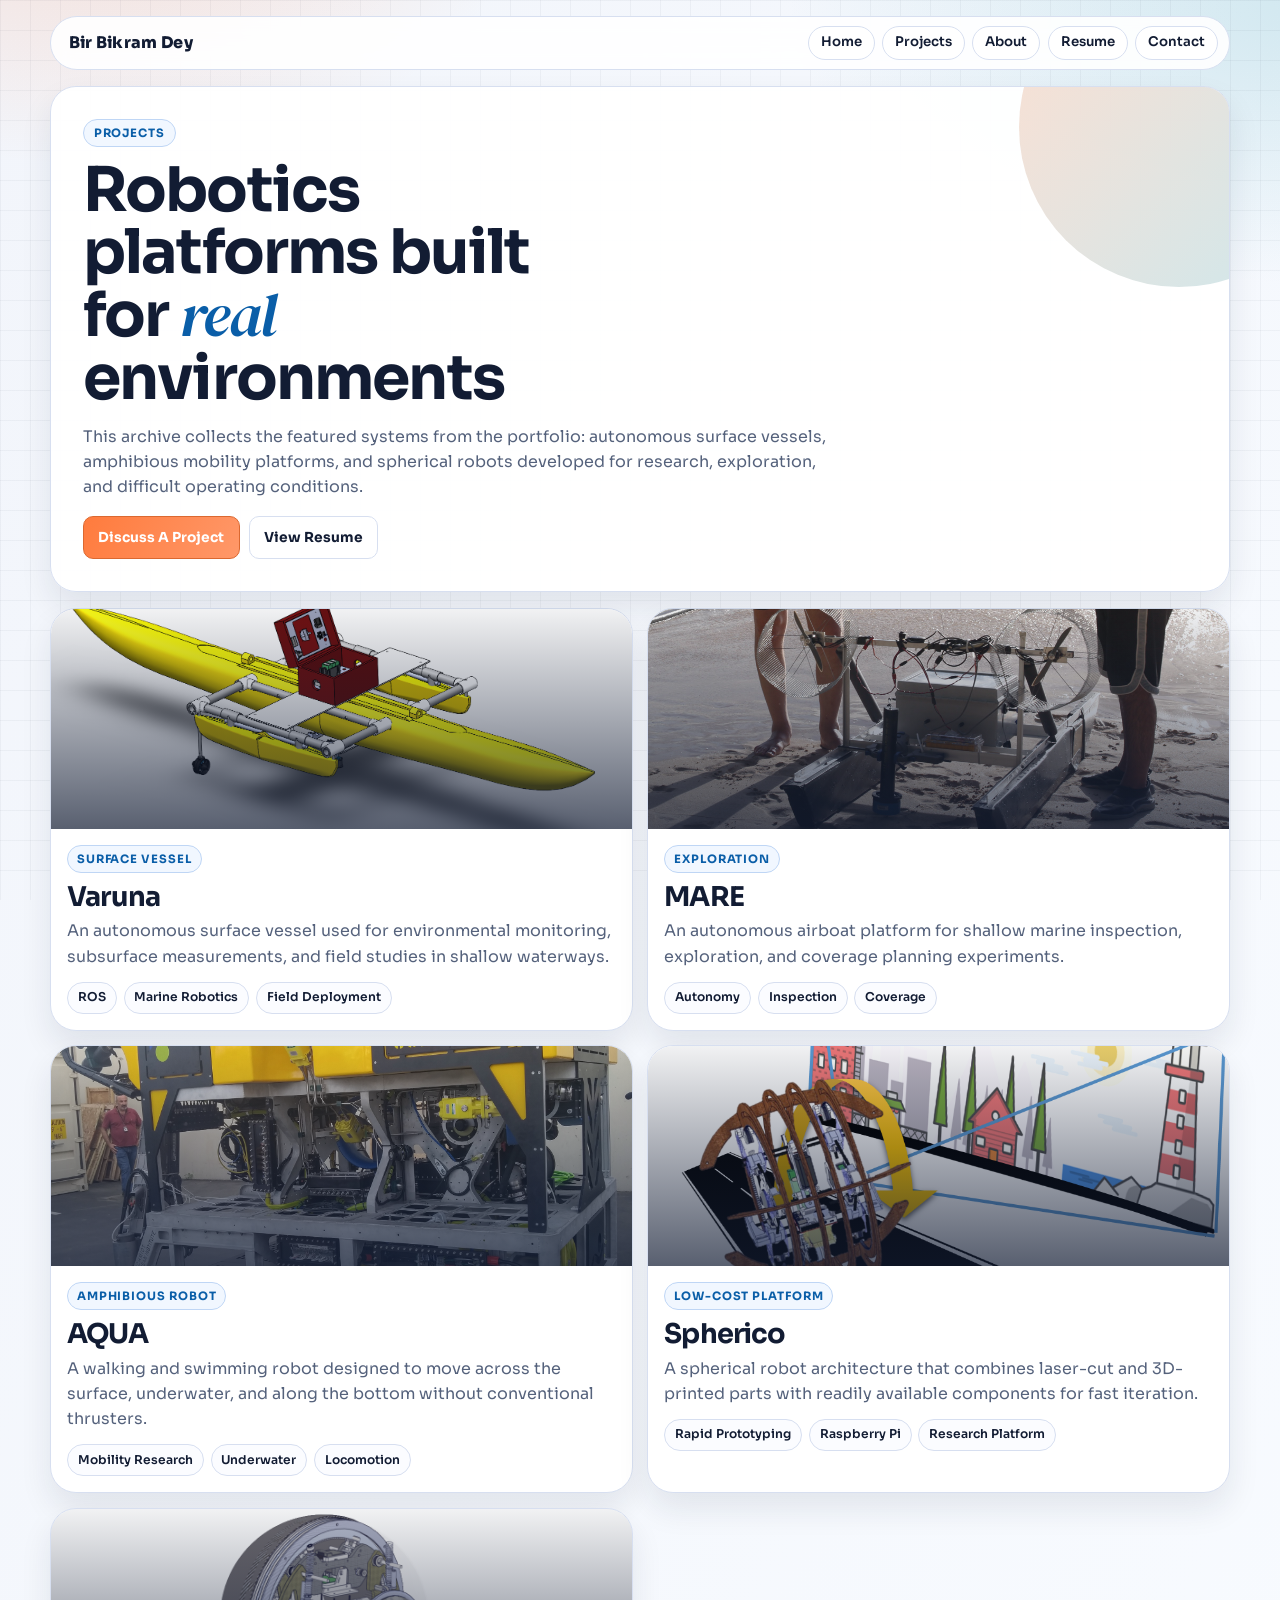
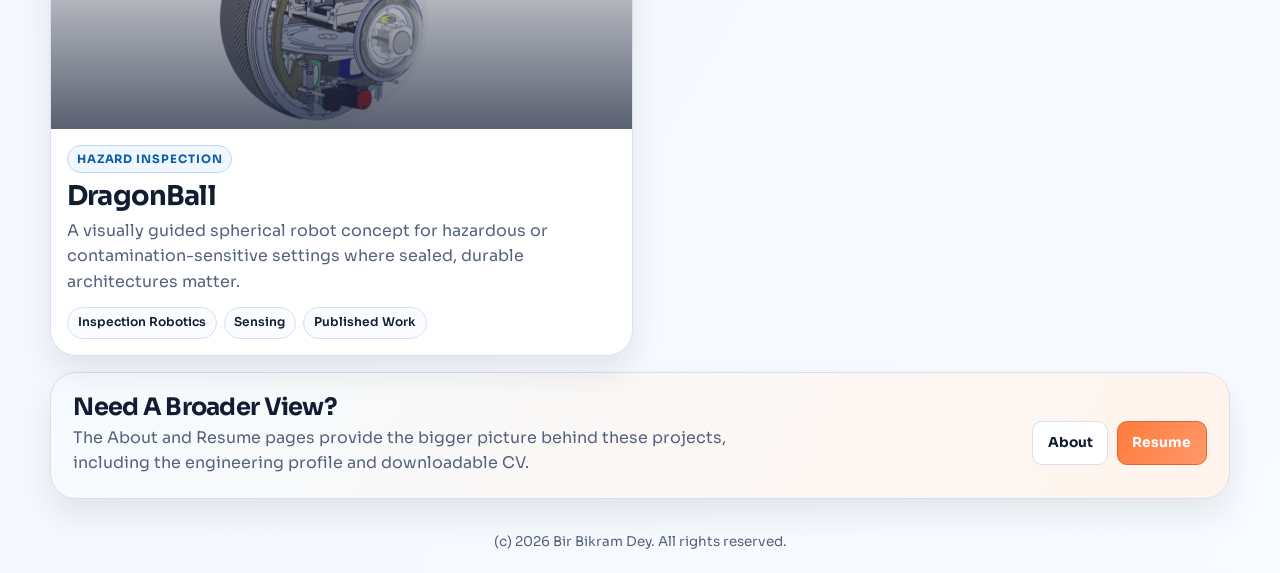
==== projects/index.html @ c24cf07b "folders" ====
<!DOCTYPE html>
<html lang="en">
<head>
  <meta charset="UTF-8" />
  <meta name="viewport" content="width=device-width, initial-scale=1.0" />
  <meta
    name="description"
    content="Project archive for Bir Bikram Dey featuring autonomous vessels, amphibious robotics, and spherical robot platforms."
  />
  <title>Projects | Bir Bikram Dey</title>
  <link rel="preconnect" href="https://fonts.googleapis.com" />
  <link rel="preconnect" href="https://fonts.gstatic.com" crossorigin />
  <link
    href="https://fonts.googleapis.com/css2?family=Sora:wght@400;600;700;800&family=DM+Serif+Display:ital@0;1&display=swap"
    rel="stylesheet"
  />
  <style>
    :root {
      --bg: #f2f5fb;
      --surface: rgba(255, 255, 255, 0.95);
      --ink: #121c33;
      --muted: #55627c;
      --line: #d7dff0;
      --accent-a: #ff7b3d;
      --accent-b: #2c9db3;
      --accent-c: #0a5ea8;
      --radius-xl: 26px;
      --radius-lg: 18px;
      --radius-md: 12px;
      --max: 1180px;
    }

    * {
      box-sizing: border-box;
      margin: 0;
      padding: 0;
    }

    body {
      min-height: 100vh;
      font-family: "Sora", sans-serif;
      color: var(--ink);
      background:
        radial-gradient(700px 480px at 8% -6%, rgba(255, 123, 61, 0.2), transparent 62%),
        radial-gradient(860px 460px at 103% 0%, rgba(44, 157, 179, 0.18), transparent 62%),
        linear-gradient(120deg, #f2f5fb 0%, #f8fbff 100%);
      line-height: 1.58;
      overflow-x: hidden;
    }

    body::before {
      content: "";
      position: fixed;
      inset: 0;
      background-image:
        linear-gradient(rgba(18, 28, 51, 0.04) 1px, transparent 1px),
        linear-gradient(90deg, rgba(18, 28, 51, 0.04) 1px, transparent 1px);
      background-size: 30px 30px;
      pointer-events: none;
      z-index: -2;
    }

    a {
      color: inherit;
      text-decoration: none;
    }

    .wrap {
      width: min(100% - 2rem, var(--max));
      margin-inline: auto;
    }

    .nav {
      margin-top: 1rem;
      border: 1px solid var(--line);
      border-radius: 999px;
      background: rgba(255, 255, 255, 0.9);
      backdrop-filter: blur(10px);
      padding: 0.55rem 0.7rem;
      display: flex;
      justify-content: space-between;
      align-items: center;
      gap: 0.8rem;
      flex-wrap: wrap;
    }

    .logo {
      font-weight: 800;
      letter-spacing: 0.02em;
      font-size: 1rem;
      padding-inline: 0.4rem;
    }

    .menu {
      display: flex;
      gap: 0.45rem;
      flex-wrap: wrap;
    }

    .menu a {
      font-size: 0.83rem;
      font-weight: 600;
      border: 1px solid var(--line);
      border-radius: 999px;
      background: #fff;
      padding: 0.35rem 0.75rem;
    }

    .hero,
    .cta {
      margin-top: 1rem;
      border: 1px solid var(--line);
      border-radius: var(--radius-xl);
      background: var(--surface);
      box-shadow: 0 16px 32px rgba(18, 28, 51, 0.09);
    }

    .hero {
      padding: clamp(1rem, 3vw, 2rem);
      position: relative;
      overflow: hidden;
    }

    .hero::before {
      content: "";
      position: absolute;
      width: 320px;
      height: 320px;
      right: -110px;
      top: -120px;
      border-radius: 999px;
      background: linear-gradient(135deg, rgba(255, 123, 61, 0.24), rgba(44, 157, 179, 0.24));
    }

    .eyebrow {
      display: inline-block;
      font-size: 0.72rem;
      letter-spacing: 0.08em;
      text-transform: uppercase;
      font-weight: 700;
      color: var(--accent-c);
      border: 1px solid #bfd6f5;
      border-radius: 999px;
      padding: 0.24rem 0.6rem;
      background: #f1f7ff;
      margin-bottom: 0.75rem;
      position: relative;
    }

    h1,
    h2 {
      line-height: 1.02;
      letter-spacing: -0.03em;
    }

    h1 {
      font-size: clamp(2rem, 4.8vw, 4rem);
      max-width: 11ch;
      position: relative;
    }

    h1 span {
      font-family: "DM Serif Display", serif;
      font-style: italic;
      font-weight: 400;
      color: var(--accent-c);
    }

    .hero p {
      margin-top: 0.9rem;
      max-width: 62ch;
      color: var(--muted);
      position: relative;
    }

    .hero-actions {
      margin-top: 1rem;
      display: flex;
      flex-wrap: wrap;
      gap: 0.55rem;
      position: relative;
    }

    .btn {
      border: 1px solid var(--line);
      border-radius: 10px;
      padding: 0.62rem 0.9rem;
      font-size: 0.86rem;
      font-weight: 700;
      background: #fff;
    }

    .btn.primary {
      color: #fff;
      border-color: #db6830;
      background: linear-gradient(120deg, var(--accent-a), #ff9869);
    }

    .projects {
      margin-top: 1rem;
      display: grid;
      grid-template-columns: repeat(12, minmax(0, 1fr));
      gap: 0.9rem;
    }

    .project {
      grid-column: span 12;
      border: 1px solid var(--line);
      border-radius: var(--radius-xl);
      overflow: hidden;
      background: #fff;
      box-shadow: 0 16px 32px rgba(18, 28, 51, 0.09);
      transition: transform 180ms ease, box-shadow 180ms ease;
    }

    .project:hover {
      transform: translateY(-4px);
      box-shadow: 0 20px 36px rgba(18, 28, 51, 0.13);
    }

    .project-media {
      min-height: 220px;
      background-size: cover;
      background-position: center;
      position: relative;
    }

    .project-media::after {
      content: "";
      position: absolute;
      inset: 0;
      background: linear-gradient(180deg, rgba(18, 28, 51, 0.06) 0%, rgba(18, 28, 51, 0.7) 100%);
    }

    .project-body {
      padding: 1rem;
    }

    .tag {
      display: inline-block;
      border: 1px solid #bfd6f5;
      border-radius: 999px;
      background: #f1f7ff;
      color: var(--accent-c);
      padding: 0.24rem 0.55rem;
      font-size: 0.72rem;
      font-weight: 700;
      text-transform: uppercase;
      letter-spacing: 0.08em;
      margin-bottom: 0.65rem;
    }

    .project h2 {
      font-size: clamp(1.22rem, 2.4vw, 1.7rem);
      margin-bottom: 0.45rem;
    }

    .project p {
      color: var(--muted);
    }

    .meta {
      margin-top: 0.8rem;
      display: flex;
      flex-wrap: wrap;
      gap: 0.42rem;
    }

    .meta span {
      border: 1px solid var(--line);
      border-radius: 999px;
      padding: 0.34rem 0.62rem;
      font-size: 0.76rem;
      font-weight: 600;
      background: #fbfcff;
    }

    .cta {
      margin-bottom: 2rem;
      padding: clamp(1rem, 2.4vw, 1.4rem);
      display: flex;
      justify-content: space-between;
      gap: 1rem;
      flex-wrap: wrap;
      align-items: center;
      background: linear-gradient(120deg, #f6fbff 0%, #fff4ec 100%);
    }

    .cta p {
      color: var(--muted);
      margin-top: 0.32rem;
      max-width: 56ch;
    }

    .foot {
      padding-bottom: 1.3rem;
      text-align: center;
      color: var(--muted);
      font-size: 0.84rem;
    }

    @media (min-width: 760px) {
      .project {
        grid-column: span 6;
      }
    }

    @media (max-width: 760px) {
      .nav {
        border-radius: 18px;
      }
    }
  </style>
</head>
<body>
  <div class="wrap">
    <header class="nav">
      <a class="logo" href="../index.html">Bir Bikram Dey</a>
      <nav class="menu">
        <a href="../index.html">Home</a>
        <a href="index.html">Projects</a>
        <a href="../about.html">About</a>
        <a href="../resume.html">Resume</a>
        <a href="../contact.html">Contact</a>
      </nav>
    </header>

    <section class="hero">
      <span class="eyebrow">Projects</span>
      <h1>Robotics platforms built for <span>real</span> environments</h1>
      <p>
        This archive collects the featured systems from the portfolio: autonomous surface vessels, amphibious mobility
        platforms, and spherical robots developed for research, exploration, and difficult operating conditions.
      </p>
      <div class="hero-actions">
        <a class="btn primary" href="../contact.html">Discuss A Project</a>
        <a class="btn" href="../resume.html">View Resume</a>
      </div>
    </section>

    <section class="projects">
      <a class="project" href="varuna.html">
        <div class="project-media" style="background-image: url('../media/eddie.png');"></div>
        <div class="project-body">
          <span class="tag">Surface Vessel</span>
          <h2>Varuna</h2>
          <p>An autonomous surface vessel used for environmental monitoring, subsurface measurements, and field studies in shallow waterways.</p>
          <div class="meta">
            <span>ROS</span>
            <span>Marine Robotics</span>
            <span>Field Deployment</span>
          </div>
        </div>
      </a>

      <a class="project" href="mare.html">
        <div class="project-media" style="background-image: url('../media/boat_on_beach.jpg');"></div>
        <div class="project-body">
          <span class="tag">Exploration</span>
          <h2>MARE</h2>
          <p>An autonomous airboat platform for shallow marine inspection, exploration, and coverage planning experiments.</p>
          <div class="meta">
            <span>Autonomy</span>
            <span>Inspection</span>
            <span>Coverage</span>
          </div>
        </div>
      </a>

      <a class="project" href="aqua.html">
        <div class="project-media" style="background-image: url('../media/20160421_134503_HDR.jpg');"></div>
        <div class="project-body">
          <span class="tag">Amphibious Robot</span>
          <h2>AQUA</h2>
          <p>A walking and swimming robot designed to move across the surface, underwater, and along the bottom without conventional thrusters.</p>
          <div class="meta">
            <span>Mobility Research</span>
            <span>Underwater</span>
            <span>Locomotion</span>
          </div>
        </div>
      </a>

      <a class="project" href="spherico.html">
        <div class="project-media" style="background-image: url('../media/Slam.PNG');"></div>
        <div class="project-body">
          <span class="tag">Low-Cost Platform</span>
          <h2>Spherico</h2>
          <p>A spherical robot architecture that combines laser-cut and 3D-printed parts with readily available components for fast iteration.</p>
          <div class="meta">
            <span>Rapid Prototyping</span>
            <span>Raspberry Pi</span>
            <span>Research Platform</span>
          </div>
        </div>
      </a>

      <a class="project" href="dragonball.html">
        <div class="project-media" style="background-image: url('../media/DragonBall_MK4_new.png');"></div>
        <div class="project-body">
          <span class="tag">Hazard Inspection</span>
          <h2>DragonBall</h2>
          <p>A visually guided spherical robot concept for hazardous or contamination-sensitive settings where sealed, durable architectures matter.</p>
          <div class="meta">
            <span>Inspection Robotics</span>
            <span>Sensing</span>
            <span>Published Work</span>
          </div>
        </div>
      </a>
    </section>

    <section class="cta">
      <div>
        <h2>Need A Broader View?</h2>
        <p>The About and Resume pages provide the bigger picture behind these projects, including the engineering profile and downloadable CV.</p>
      </div>
      <div class="hero-actions">
        <a class="btn" href="../about.html">About</a>
        <a class="btn primary" href="../resume.html">Resume</a>
      </div>
    </section>

    <footer class="foot">
      <p>(c) <span id="year"></span> Bir Bikram Dey. All rights reserved.</p>
    </footer>
  </div>

  <script>
    document.getElementById("year").textContent = new Date().getFullYear();
  </script>
</body>
</html>
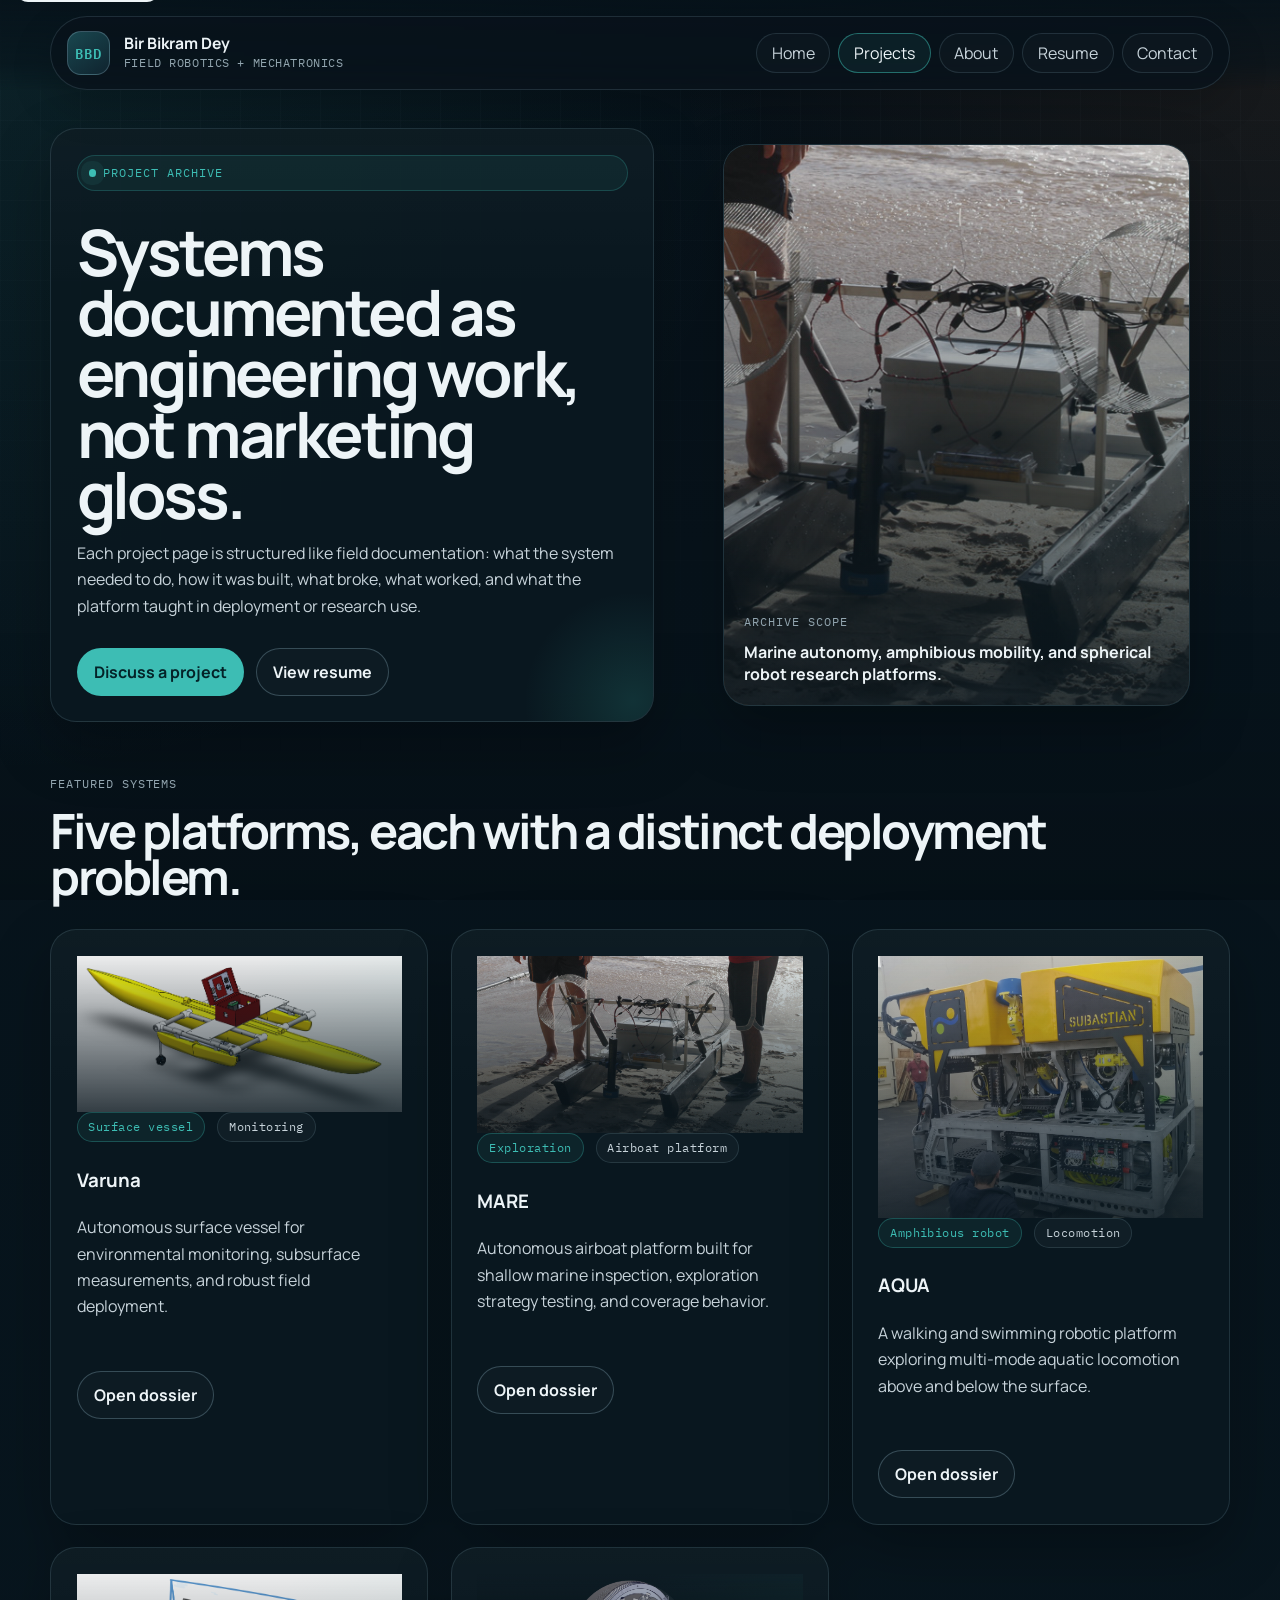
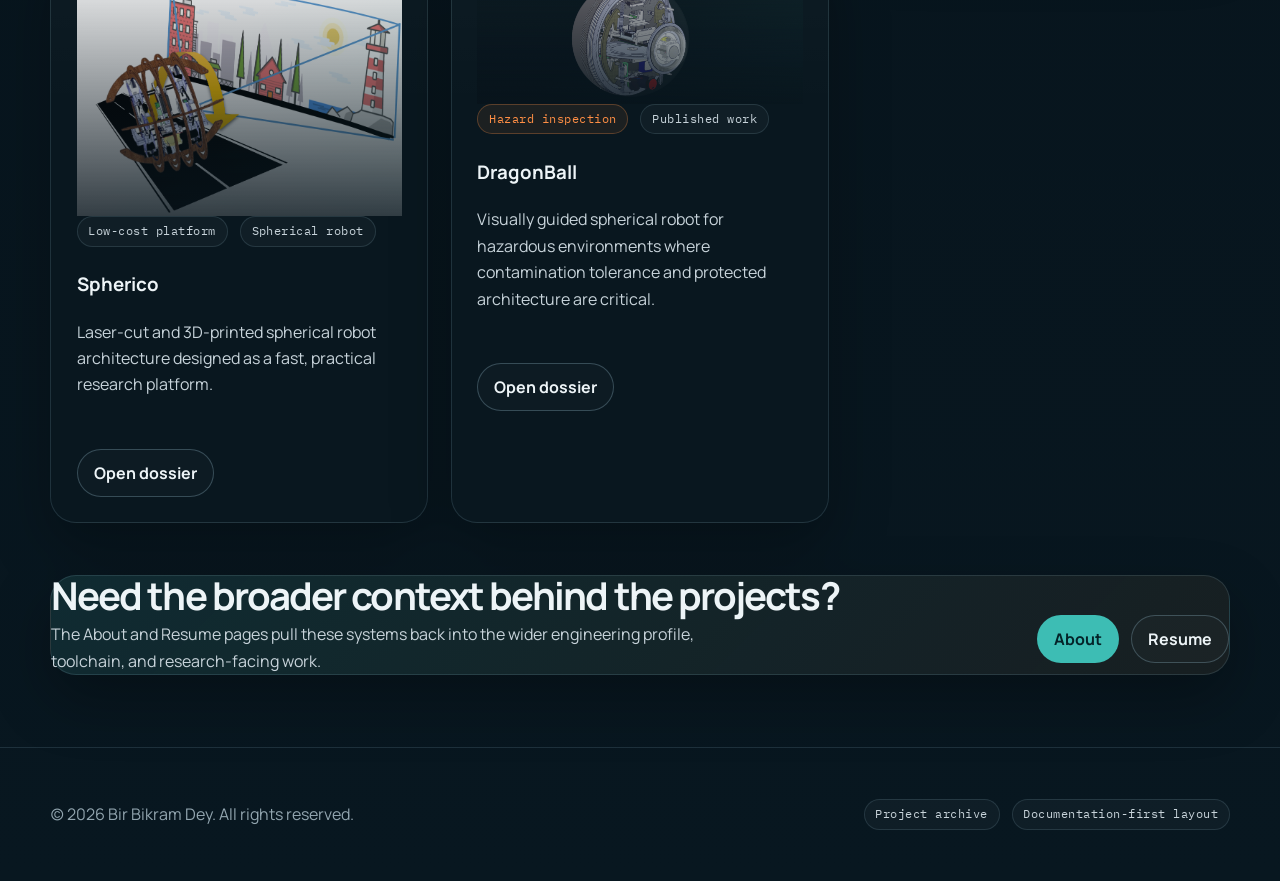
==== commit 142ef8b9: "Major update" ====
--- a/projects/index.html
+++ b/projects/index.html
@@ -1,433 +1,29 @@
-<!DOCTYPE html>
+﻿<!DOCTYPE html>
 <html lang="en">
 <head>
   <meta charset="UTF-8" />
   <meta name="viewport" content="width=device-width, initial-scale=1.0" />
-  <meta
-    name="description"
-    content="Project archive for Bir Bikram Dey featuring autonomous vessels, amphibious robotics, and spherical robot platforms."
-  />
+  <meta name="description" content="Project archive for Bir Bikram Dey featuring autonomous surface vessels, amphibious robotics, and spherical robot platforms." />
   <title>Projects | Bir Bikram Dey</title>
-  <link rel="preconnect" href="https://fonts.googleapis.com" />
-  <link rel="preconnect" href="https://fonts.gstatic.com" crossorigin />
-  <link
-    href="https://fonts.googleapis.com/css2?family=Sora:wght@400;600;700;800&family=DM+Serif+Display:ital@0;1&display=swap"
-    rel="stylesheet"
-  />
-  <style>
-    :root {
-      --bg: #f2f5fb;
-      --surface: rgba(255, 255, 255, 0.95);
-      --ink: #121c33;
-      --muted: #55627c;
-      --line: #d7dff0;
-      --accent-a: #ff7b3d;
-      --accent-b: #2c9db3;
-      --accent-c: #0a5ea8;
-      --radius-xl: 26px;
-      --radius-lg: 18px;
-      --radius-md: 12px;
-      --max: 1180px;
-    }
-
-    * {
-      box-sizing: border-box;
-      margin: 0;
-      padding: 0;
-    }
-
-    body {
-      min-height: 100vh;
-      font-family: "Sora", sans-serif;
-      color: var(--ink);
-      background:
-        radial-gradient(700px 480px at 8% -6%, rgba(255, 123, 61, 0.2), transparent 62%),
-        radial-gradient(860px 460px at 103% 0%, rgba(44, 157, 179, 0.18), transparent 62%),
-        linear-gradient(120deg, #f2f5fb 0%, #f8fbff 100%);
-      line-height: 1.58;
-      overflow-x: hidden;
-    }
-
-    body::before {
-      content: "";
-      position: fixed;
-      inset: 0;
-      background-image:
-        linear-gradient(rgba(18, 28, 51, 0.04) 1px, transparent 1px),
-        linear-gradient(90deg, rgba(18, 28, 51, 0.04) 1px, transparent 1px);
-      background-size: 30px 30px;
-      pointer-events: none;
-      z-index: -2;
-    }
-
-    a {
-      color: inherit;
-      text-decoration: none;
-    }
-
-    .wrap {
-      width: min(100% - 2rem, var(--max));
-      margin-inline: auto;
-    }
-
-    .nav {
-      margin-top: 1rem;
-      border: 1px solid var(--line);
-      border-radius: 999px;
-      background: rgba(255, 255, 255, 0.9);
-      backdrop-filter: blur(10px);
-      padding: 0.55rem 0.7rem;
-      display: flex;
-      justify-content: space-between;
-      align-items: center;
-      gap: 0.8rem;
-      flex-wrap: wrap;
-    }
-
-    .logo {
-      font-weight: 800;
-      letter-spacing: 0.02em;
-      font-size: 1rem;
-      padding-inline: 0.4rem;
-    }
-
-    .menu {
-      display: flex;
-      gap: 0.45rem;
-      flex-wrap: wrap;
-    }
-
-    .menu a {
-      font-size: 0.83rem;
-      font-weight: 600;
-      border: 1px solid var(--line);
-      border-radius: 999px;
-      background: #fff;
-      padding: 0.35rem 0.75rem;
-    }
-
-    .hero,
-    .cta {
-      margin-top: 1rem;
-      border: 1px solid var(--line);
-      border-radius: var(--radius-xl);
-      background: var(--surface);
-      box-shadow: 0 16px 32px rgba(18, 28, 51, 0.09);
-    }
-
-    .hero {
-      padding: clamp(1rem, 3vw, 2rem);
-      position: relative;
-      overflow: hidden;
-    }
-
-    .hero::before {
-      content: "";
-      position: absolute;
-      width: 320px;
-      height: 320px;
-      right: -110px;
-      top: -120px;
-      border-radius: 999px;
-      background: linear-gradient(135deg, rgba(255, 123, 61, 0.24), rgba(44, 157, 179, 0.24));
-    }
-
-    .eyebrow {
-      display: inline-block;
-      font-size: 0.72rem;
-      letter-spacing: 0.08em;
-      text-transform: uppercase;
-      font-weight: 700;
-      color: var(--accent-c);
-      border: 1px solid #bfd6f5;
-      border-radius: 999px;
-      padding: 0.24rem 0.6rem;
-      background: #f1f7ff;
-      margin-bottom: 0.75rem;
-      position: relative;
-    }
-
-    h1,
-    h2 {
-      line-height: 1.02;
-      letter-spacing: -0.03em;
-    }
-
-    h1 {
-      font-size: clamp(2rem, 4.8vw, 4rem);
-      max-width: 11ch;
-      position: relative;
-    }
-
-    h1 span {
-      font-family: "DM Serif Display", serif;
-      font-style: italic;
-      font-weight: 400;
-      color: var(--accent-c);
-    }
-
-    .hero p {
-      margin-top: 0.9rem;
-      max-width: 62ch;
-      color: var(--muted);
-      position: relative;
-    }
-
-    .hero-actions {
-      margin-top: 1rem;
-      display: flex;
-      flex-wrap: wrap;
-      gap: 0.55rem;
-      position: relative;
-    }
-
-    .btn {
-      border: 1px solid var(--line);
-      border-radius: 10px;
-      padding: 0.62rem 0.9rem;
-      font-size: 0.86rem;
-      font-weight: 700;
-      background: #fff;
-    }
-
-    .btn.primary {
-      color: #fff;
-      border-color: #db6830;
-      background: linear-gradient(120deg, var(--accent-a), #ff9869);
-    }
-
-    .projects {
-      margin-top: 1rem;
-      display: grid;
-      grid-template-columns: repeat(12, minmax(0, 1fr));
-      gap: 0.9rem;
-    }
-
-    .project {
-      grid-column: span 12;
-      border: 1px solid var(--line);
-      border-radius: var(--radius-xl);
-      overflow: hidden;
-      background: #fff;
-      box-shadow: 0 16px 32px rgba(18, 28, 51, 0.09);
-      transition: transform 180ms ease, box-shadow 180ms ease;
-    }
-
-    .project:hover {
-      transform: translateY(-4px);
-      box-shadow: 0 20px 36px rgba(18, 28, 51, 0.13);
-    }
-
-    .project-media {
-      min-height: 220px;
-      background-size: cover;
-      background-position: center;
-      position: relative;
-    }
-
-    .project-media::after {
-      content: "";
-      position: absolute;
-      inset: 0;
-      background: linear-gradient(180deg, rgba(18, 28, 51, 0.06) 0%, rgba(18, 28, 51, 0.7) 100%);
-    }
-
-    .project-body {
-      padding: 1rem;
-    }
-
-    .tag {
-      display: inline-block;
-      border: 1px solid #bfd6f5;
-      border-radius: 999px;
-      background: #f1f7ff;
-      color: var(--accent-c);
-      padding: 0.24rem 0.55rem;
-      font-size: 0.72rem;
-      font-weight: 700;
-      text-transform: uppercase;
-      letter-spacing: 0.08em;
-      margin-bottom: 0.65rem;
-    }
-
-    .project h2 {
-      font-size: clamp(1.22rem, 2.4vw, 1.7rem);
-      margin-bottom: 0.45rem;
-    }
-
-    .project p {
-      color: var(--muted);
-    }
-
-    .meta {
-      margin-top: 0.8rem;
-      display: flex;
-      flex-wrap: wrap;
-      gap: 0.42rem;
-    }
-
-    .meta span {
-      border: 1px solid var(--line);
-      border-radius: 999px;
-      padding: 0.34rem 0.62rem;
-      font-size: 0.76rem;
-      font-weight: 600;
-      background: #fbfcff;
-    }
-
-    .cta {
-      margin-bottom: 2rem;
-      padding: clamp(1rem, 2.4vw, 1.4rem);
-      display: flex;
-      justify-content: space-between;
-      gap: 1rem;
-      flex-wrap: wrap;
-      align-items: center;
-      background: linear-gradient(120deg, #f6fbff 0%, #fff4ec 100%);
-    }
-
-    .cta p {
-      color: var(--muted);
-      margin-top: 0.32rem;
-      max-width: 56ch;
-    }
-
-    .foot {
-      padding-bottom: 1.3rem;
-      text-align: center;
-      color: var(--muted);
-      font-size: 0.84rem;
-    }
-
-    @media (min-width: 760px) {
-      .project {
-        grid-column: span 6;
-      }
-    }
-
-    @media (max-width: 760px) {
-      .nav {
-        border-radius: 18px;
-      }
-    }
-  </style>
+  <link rel="stylesheet" href="../styles.css" />
 </head>
 <body>
-  <div class="wrap">
-    <header class="nav">
-      <a class="logo" href="../index.html">Bir Bikram Dey</a>
-      <nav class="menu">
-        <a href="../index.html">Home</a>
-        <a href="index.html">Projects</a>
-        <a href="../about.html">About</a>
-        <a href="../resume.html">Resume</a>
-        <a href="../contact.html">Contact</a>
-      </nav>
-    </header>
-
-    <section class="hero">
-      <span class="eyebrow">Projects</span>
-      <h1>Robotics platforms built for <span>real</span> environments</h1>
-      <p>
-        This archive collects the featured systems from the portfolio: autonomous surface vessels, amphibious mobility
-        platforms, and spherical robots developed for research, exploration, and difficult operating conditions.
-      </p>
-      <div class="hero-actions">
-        <a class="btn primary" href="../contact.html">Discuss A Project</a>
-        <a class="btn" href="../resume.html">View Resume</a>
-      </div>
-    </section>
-
-    <section class="projects">
-      <a class="project" href="varuna.html">
-        <div class="project-media" style="background-image: url('../media/eddie.png');"></div>
-        <div class="project-body">
-          <span class="tag">Surface Vessel</span>
-          <h2>Varuna</h2>
-          <p>An autonomous surface vessel used for environmental monitoring, subsurface measurements, and field studies in shallow waterways.</p>
-          <div class="meta">
-            <span>ROS</span>
-            <span>Marine Robotics</span>
-            <span>Field Deployment</span>
-          </div>
-        </div>
-      </a>
-
-      <a class="project" href="mare.html">
-        <div class="project-media" style="background-image: url('../media/boat_on_beach.jpg');"></div>
-        <div class="project-body">
-          <span class="tag">Exploration</span>
-          <h2>MARE</h2>
-          <p>An autonomous airboat platform for shallow marine inspection, exploration, and coverage planning experiments.</p>
-          <div class="meta">
-            <span>Autonomy</span>
-            <span>Inspection</span>
-            <span>Coverage</span>
-          </div>
-        </div>
-      </a>
-
-      <a class="project" href="aqua.html">
-        <div class="project-media" style="background-image: url('../media/20160421_134503_HDR.jpg');"></div>
-        <div class="project-body">
-          <span class="tag">Amphibious Robot</span>
-          <h2>AQUA</h2>
-          <p>A walking and swimming robot designed to move across the surface, underwater, and along the bottom without conventional thrusters.</p>
-          <div class="meta">
-            <span>Mobility Research</span>
-            <span>Underwater</span>
-            <span>Locomotion</span>
-          </div>
-        </div>
-      </a>
-
-      <a class="project" href="spherico.html">
-        <div class="project-media" style="background-image: url('../media/Slam.PNG');"></div>
-        <div class="project-body">
-          <span class="tag">Low-Cost Platform</span>
-          <h2>Spherico</h2>
-          <p>A spherical robot architecture that combines laser-cut and 3D-printed parts with readily available components for fast iteration.</p>
-          <div class="meta">
-            <span>Rapid Prototyping</span>
-            <span>Raspberry Pi</span>
-            <span>Research Platform</span>
-          </div>
-        </div>
-      </a>
-
-      <a class="project" href="dragonball.html">
-        <div class="project-media" style="background-image: url('../media/DragonBall_MK4_new.png');"></div>
-        <div class="project-body">
-          <span class="tag">Hazard Inspection</span>
-          <h2>DragonBall</h2>
-          <p>A visually guided spherical robot concept for hazardous or contamination-sensitive settings where sealed, durable architectures matter.</p>
-          <div class="meta">
-            <span>Inspection Robotics</span>
-            <span>Sensing</span>
-            <span>Published Work</span>
-          </div>
-        </div>
-      </a>
-    </section>
-
-    <section class="cta">
-      <div>
-        <h2>Need A Broader View?</h2>
-        <p>The About and Resume pages provide the bigger picture behind these projects, including the engineering profile and downloadable CV.</p>
-      </div>
-      <div class="hero-actions">
-        <a class="btn" href="../about.html">About</a>
-        <a class="btn primary" href="../resume.html">Resume</a>
-      </div>
-    </section>
-
-    <footer class="foot">
-      <p>(c) <span id="year"></span> Bir Bikram Dey. All rights reserved.</p>
-    </footer>
-  </div>
-
-  <script>
-    document.getElementById("year").textContent = new Date().getFullYear();
-  </script>
+  <a class="skip-link" href="#main">Skip to content</a>
+  <header class="site-header"><div class="shell nav-shell"><a class="brand" href="../index.html"><span class="brand-mark">BBD</span><span class="brand-copy"><strong>Bir Bikram Dey</strong><span>Field Robotics + Mechatronics</span></span></a><nav class="site-nav" aria-label="Primary"><a href="../index.html">Home</a><a href="index.html" aria-current="page">Projects</a><a href="../about.html">About</a><a href="../resume.html">Resume</a><a href="../contact.html">Contact</a></nav></div></header>
+  <main class="page" id="main">
+    <div class="shell stack-xl">
+      <section class="hero" data-reveal><div class="hero-copy"><div class="section-heading"><span class="eyebrow">Project archive</span><h1>Systems documented as engineering work, not marketing gloss.</h1><p class="lede">Each project page is structured like field documentation: what the system needed to do, how it was built, what broke, what worked, and what the platform taught in deployment or research use.</p></div><div class="button-row"><a class="button" href="../contact.html">Discuss a project</a><a class="button-secondary" href="../resume.html">View resume</a></div></div><figure class="hero-media"><img src="../media/boat_on_beach.jpg" alt="Marine robotics system prepared for field operations." /><figcaption class="hero-meta"><span class="micro-label">Archive scope</span><strong>Marine autonomy, amphibious mobility, and spherical robot research platforms.</strong></figcaption></figure></section>
+      <section class="section" data-reveal><div class="section-head"><div class="section-heading"><span class="section-kicker">Featured systems</span><h2>Five platforms, each with a distinct deployment problem.</h2></div></div><div class="archive-grid">
+        <article class="archive-card"><div class="card-image"><img src="../media/eddie.png" alt="Varuna autonomous surface vessel." /></div><div class="card-copy"><div class="stack-md"><div class="tag-row"><span class="tag teal">Surface vessel</span><span class="tag">Monitoring</span></div><h3>Varuna</h3><p>Autonomous surface vessel for environmental monitoring, subsurface measurements, and robust field deployment.</p></div><div class="button-row"><a class="button-secondary" href="varuna.html">Open dossier</a></div></div></article>
+        <article class="archive-card"><div class="card-image"><img src="../media/boat_on_beach.jpg" alt="MARE marine robotic explorer." loading="lazy" /></div><div class="card-copy"><div class="stack-md"><div class="tag-row"><span class="tag teal">Exploration</span><span class="tag">Airboat platform</span></div><h3>MARE</h3><p>Autonomous airboat platform built for shallow marine inspection, exploration strategy testing, and coverage behavior.</p></div><div class="button-row"><a class="button-secondary" href="mare.html">Open dossier</a></div></div></article>
+        <article class="archive-card"><div class="card-image"><img src="../media/20160421_134503_HDR.jpg" alt="AQUA amphibious robotics image." loading="lazy" /></div><div class="card-copy"><div class="stack-md"><div class="tag-row"><span class="tag teal">Amphibious robot</span><span class="tag">Locomotion</span></div><h3>AQUA</h3><p>A walking and swimming robotic platform exploring multi-mode aquatic locomotion above and below the surface.</p></div><div class="button-row"><a class="button-secondary" href="aqua.html">Open dossier</a></div></div></article>
+        <article class="archive-card"><div class="card-image"><img src="../media/Slam.PNG" alt="Spherico documentation image." loading="lazy" /></div><div class="card-copy"><div class="stack-md"><div class="tag-row"><span class="tag">Low-cost platform</span><span class="tag">Spherical robot</span></div><h3>Spherico</h3><p>Laser-cut and 3D-printed spherical robot architecture designed as a fast, practical research platform.</p></div><div class="button-row"><a class="button-secondary" href="spherico.html">Open dossier</a></div></div></article>
+        <article class="archive-card"><div class="card-image"><img src="../media/DragonBall_MK4_new.png" alt="DragonBall spherical robot rendering." loading="lazy" /></div><div class="card-copy"><div class="stack-md"><div class="tag-row"><span class="tag orange">Hazard inspection</span><span class="tag">Published work</span></div><h3>DragonBall</h3><p>Visually guided spherical robot for hazardous environments where contamination tolerance and protected architecture are critical.</p></div><div class="button-row"><a class="button-secondary" href="dragonball.html">Open dossier</a></div></div></article>
+      </div></section>
+      <section class="cta-band" data-reveal><div><h2>Need the broader context behind the projects?</h2><p>The About and Resume pages pull these systems back into the wider engineering profile, toolchain, and research-facing work.</p></div><div class="button-row"><a class="button" href="../about.html">About</a><a class="button-secondary" href="../resume.html">Resume</a></div></section>
+    </div>
+  </main>
+  <footer class="site-footer"><div class="shell footer-shell"><p>(c) <span data-year></span> Bir Bikram Dey. All rights reserved.</p><div class="tag-row"><span class="meta-pill">Project archive</span><span class="meta-pill">Documentation-first layout</span></div></div></footer>
+  <script src="../script.js"></script>
 </body>
 </html>
--- a/styles.css
+++ b/styles.css
@@ -0,0 +1,894 @@
+﻿@import url("https://fonts.googleapis.com/css2?family=Manrope:wght@400;500;600;700;800&family=IBM+Plex+Mono:wght@400;500;600&display=swap");
+
+:root {
+  --bg: #07131b;
+  --bg-elevated: #0d1d27;
+  --bg-panel: #102733;
+  --bg-panel-strong: #13313f;
+  --surface: rgba(10, 24, 32, 0.92);
+  --surface-soft: rgba(15, 35, 46, 0.88);
+  --text: #edf4f7;
+  --text-soft: #c7d3da;
+  --text-muted: #92a5af;
+  --line: rgba(134, 170, 187, 0.18);
+  --line-strong: rgba(134, 170, 187, 0.34);
+  --accent: #3dbdb4;
+  --accent-deep: #268e88;
+  --accent-soft: rgba(61, 189, 180, 0.14);
+  --accent-warm: #ff8f45;
+  --accent-warm-soft: rgba(255, 143, 69, 0.14);
+  --shadow: 0 24px 60px rgba(0, 0, 0, 0.28);
+  --radius-sm: 12px;
+  --radius-md: 18px;
+  --radius-lg: 26px;
+  --radius-xl: 36px;
+  --space-1: 0.35rem;
+  --space-2: 0.5rem;
+  --space-3: 0.75rem;
+  --space-4: 1rem;
+  --space-5: 1.4rem;
+  --space-6: 1.8rem;
+  --space-7: 2.4rem;
+  --space-8: 3.2rem;
+  --space-9: 4.5rem;
+  --space-10: 6rem;
+  --max: 1180px;
+  --font-sans: "Manrope", sans-serif;
+  --font-mono: "IBM Plex Mono", monospace;
+  --duration-fast: 180ms;
+  --duration-mid: 320ms;
+}
+
+*,
+*::before,
+*::after {
+  box-sizing: border-box;
+}
+
+html {
+  scroll-behavior: smooth;
+}
+
+body {
+  margin: 0;
+  min-height: 100vh;
+  font-family: var(--font-sans);
+  color: var(--text);
+  background:
+    radial-gradient(circle at top left, rgba(61, 189, 180, 0.1), transparent 28%),
+    radial-gradient(circle at top right, rgba(255, 143, 69, 0.08), transparent 22%),
+    linear-gradient(180deg, #061018 0%, #07131b 22%, #081720 100%);
+  line-height: 1.65;
+  -webkit-font-smoothing: antialiased;
+  text-rendering: optimizeLegibility;
+}
+
+body::before {
+  content: "";
+  position: fixed;
+  inset: 0;
+  background-image:
+    linear-gradient(rgba(192, 213, 222, 0.03) 1px, transparent 1px),
+    linear-gradient(90deg, rgba(192, 213, 222, 0.03) 1px, transparent 1px);
+  background-size: 40px 40px;
+  mask-image: linear-gradient(180deg, rgba(0, 0, 0, 0.82), transparent 90%);
+  pointer-events: none;
+  z-index: -2;
+}
+
+body::after {
+  content: "";
+  position: fixed;
+  inset: auto 0 0;
+  height: 30vh;
+  background: linear-gradient(180deg, transparent, rgba(0, 0, 0, 0.16));
+  pointer-events: none;
+  z-index: -1;
+}
+
+img,
+iframe {
+  max-width: 100%;
+  display: block;
+}
+
+a {
+  color: inherit;
+  text-decoration: none;
+}
+
+button,
+input,
+textarea,
+select {
+  font: inherit;
+}
+
+:focus-visible {
+  outline: 2px solid var(--accent);
+  outline-offset: 3px;
+}
+
+.skip-link {
+  position: absolute;
+  left: 1rem;
+  top: -3rem;
+  z-index: 20;
+  padding: 0.75rem 1rem;
+  border-radius: var(--radius-sm);
+  background: var(--text);
+  color: var(--bg);
+  transition: top var(--duration-fast) ease;
+}
+
+.skip-link:focus-visible {
+  top: 1rem;
+}
+
+.shell {
+  width: min(100% - 2rem, var(--max));
+  margin-inline: auto;
+}
+
+.site-header {
+  position: sticky;
+  top: 0;
+  z-index: 10;
+  padding-top: 1rem;
+  background: linear-gradient(180deg, rgba(7, 19, 27, 0.94), rgba(7, 19, 27, 0.58) 70%, transparent);
+  backdrop-filter: blur(10px);
+}
+
+.nav-shell {
+  display: flex;
+  align-items: center;
+  justify-content: space-between;
+  gap: 1rem;
+  padding: 0.9rem 1rem;
+  border: 1px solid var(--line);
+  border-radius: 999px;
+  background: rgba(9, 19, 27, 0.82);
+  box-shadow: 0 16px 40px rgba(0, 0, 0, 0.18);
+}
+
+.brand {
+  display: inline-flex;
+  align-items: center;
+  gap: 0.85rem;
+  min-width: 0;
+}
+
+.brand-mark {
+  width: 2.7rem;
+  height: 2.7rem;
+  display: grid;
+  place-items: center;
+  border: 1px solid var(--line-strong);
+  border-radius: 14px;
+  background:
+    linear-gradient(145deg, rgba(61, 189, 180, 0.22), rgba(15, 24, 30, 0.22)),
+    var(--bg-panel);
+  color: var(--accent);
+  font-family: var(--font-mono);
+  font-size: 0.88rem;
+  font-weight: 600;
+  letter-spacing: 0.08em;
+  text-transform: uppercase;
+}
+
+.brand-copy {
+  display: grid;
+  gap: 0.12rem;
+}
+
+.brand-copy strong {
+  font-size: 0.98rem;
+  line-height: 1.15;
+}
+
+.brand-copy span {
+  color: var(--text-muted);
+  font-family: var(--font-mono);
+  font-size: 0.72rem;
+  letter-spacing: 0.05em;
+  text-transform: uppercase;
+}
+
+.site-nav {
+  display: flex;
+  flex-wrap: wrap;
+  justify-content: flex-end;
+  gap: 0.5rem;
+}
+
+.site-nav a {
+  display: inline-flex;
+  align-items: center;
+  min-height: 2.55rem;
+  padding: 0 0.92rem;
+  border: 1px solid var(--line);
+  border-radius: 999px;
+  color: var(--text-soft);
+  background: rgba(255, 255, 255, 0.02);
+  transition:
+    transform var(--duration-fast) ease,
+    border-color var(--duration-fast) ease,
+    color var(--duration-fast) ease,
+    background-color var(--duration-fast) ease;
+}
+
+.site-nav a:hover,
+.site-nav a[aria-current="page"] {
+  color: var(--text);
+  border-color: rgba(61, 189, 180, 0.5);
+  background: rgba(61, 189, 180, 0.08);
+}
+
+.site-nav a:hover {
+  transform: translateY(-1px);
+}
+
+.page {
+  padding-top: var(--space-7);
+  padding-bottom: var(--space-9);
+}
+
+.stack-xl > * + * {
+  margin-top: var(--space-8);
+}
+
+.stack-md > * + * {
+  margin-top: var(--space-5);
+}
+
+.eyebrow {
+  display: inline-flex;
+  align-items: center;
+  gap: 0.45rem;
+  margin-bottom: var(--space-4);
+  padding: 0.45rem 0.7rem;
+  border: 1px solid rgba(61, 189, 180, 0.24);
+  border-radius: 999px;
+  background: rgba(61, 189, 180, 0.07);
+  color: var(--accent);
+  font-family: var(--font-mono);
+  font-size: 0.75rem;
+  letter-spacing: 0.08em;
+  text-transform: uppercase;
+}
+
+.eyebrow::before {
+  content: "";
+  width: 0.45rem;
+  height: 0.45rem;
+  border-radius: 999px;
+  background: currentColor;
+  box-shadow: 0 0 0 8px rgba(61, 189, 180, 0.08);
+}
+
+.section-heading {
+  display: grid;
+  gap: 0.9rem;
+  max-width: 64rem;
+}
+
+.section-heading h1,
+.section-heading h2,
+.section-heading h3,
+.section-head h2 {
+  margin: 0;
+  font-size: clamp(2rem, 5vw, 4.8rem);
+  line-height: 0.95;
+  letter-spacing: -0.05em;
+}
+
+.section-heading h2,
+.section-head h2 {
+  font-size: clamp(1.75rem, 3.8vw, 3.15rem);
+}
+
+.section-heading h3 {
+  font-size: clamp(1.25rem, 2vw, 1.8rem);
+  line-height: 1.05;
+}
+
+.section-heading p,
+.lede,
+.body-copy,
+.section-head p,
+.doc-card p,
+.note-card p,
+.pub-card p,
+.resume-card p,
+.contact-card p,
+.capability-card p,
+.archive-card p,
+.featured-card p {
+  margin: 0;
+  color: var(--text-soft);
+}
+
+.hero {
+  display: grid;
+  grid-template-columns: minmax(0, 1.05fr) minmax(320px, 0.95fr);
+  gap: var(--space-6);
+  align-items: stretch;
+}
+
+.hero-copy,
+.hero-media,
+.panel,
+.cta-band,
+.featured-card,
+.project-card,
+.doc-card,
+.note-card,
+.pub-card,
+.contact-card,
+.resume-card,
+.archive-card,
+.viewer,
+.proof-strip,
+.project-hero-image {
+  border: 1px solid var(--line);
+  border-radius: var(--radius-lg);
+  background:
+    linear-gradient(180deg, rgba(255, 255, 255, 0.02), transparent 28%),
+    var(--surface);
+  box-shadow: var(--shadow);
+}
+
+.hero-copy,
+.panel,
+.doc-card,
+.note-card,
+.pub-card,
+.contact-card,
+.resume-card,
+.archive-card,
+.viewer,
+.featured-card,
+.capability-card {
+  padding: clamp(1.2rem, 2vw, 1.8rem);
+}
+
+.hero-copy {
+  position: relative;
+  overflow: hidden;
+}
+
+.hero-copy::after {
+  content: "";
+  position: absolute;
+  inset: auto -90px -90px auto;
+  width: 220px;
+  height: 220px;
+  border-radius: 999px;
+  background: radial-gradient(circle, rgba(61, 189, 180, 0.16), transparent 70%);
+  pointer-events: none;
+}
+
+.hero-actions,
+.button-row,
+.tag-row {
+  display: flex;
+  flex-wrap: wrap;
+  gap: 0.75rem;
+}
+
+.hero-actions,
+.button-row {
+  margin-top: var(--space-6);
+}
+
+.button,
+.button-secondary {
+  display: inline-flex;
+  align-items: center;
+  justify-content: center;
+  min-height: 3rem;
+  padding: 0 1rem;
+  border: 1px solid transparent;
+  border-radius: 999px;
+  font-weight: 700;
+  transition:
+    transform var(--duration-fast) ease,
+    background-color var(--duration-fast) ease,
+    border-color var(--duration-fast) ease,
+    color var(--duration-fast) ease;
+}
+
+.button {
+  background: var(--accent);
+  color: #042328;
+}
+
+.button:hover {
+  transform: translateY(-1px);
+  background: #55d2c9;
+}
+
+.button-secondary {
+  border-color: var(--line-strong);
+  color: var(--text);
+  background: rgba(255, 255, 255, 0.02);
+}
+
+.button-secondary:hover {
+  transform: translateY(-1px);
+  border-color: rgba(61, 189, 180, 0.5);
+  color: var(--accent);
+}
+
+.hero-media,
+.card-image,
+.project-hero-image,
+.portrait {
+  position: relative;
+  overflow: hidden;
+}
+
+.hero-media img,
+.card-image img,
+.project-hero-image img,
+.gallery img,
+.portrait img {
+  width: 100%;
+  height: 100%;
+  object-fit: cover;
+}
+
+.hero-media::after,
+.card-image::after,
+.project-hero-image::after {
+  content: "";
+  position: absolute;
+  inset: 0;
+  background:
+    linear-gradient(180deg, rgba(7, 19, 27, 0.08), rgba(7, 19, 27, 0.82)),
+    linear-gradient(135deg, transparent 38%, rgba(61, 189, 180, 0.08));
+  pointer-events: none;
+}
+
+.hero-meta {
+  position: absolute;
+  left: 1.25rem;
+  right: 1.25rem;
+  bottom: 1.25rem;
+  display: grid;
+  gap: 0.55rem;
+  z-index: 1;
+}
+
+.micro-label,
+.section-kicker,
+.note-card small,
+.pub-card small,
+.meta-stack small {
+  color: var(--text-muted);
+  font-family: var(--font-mono);
+  font-size: 0.75rem;
+  letter-spacing: 0.08em;
+  text-transform: uppercase;
+}
+
+.hero-meta strong,
+.project-meta-bar strong,
+.subsystem-list strong,
+.contact-link strong {
+  font-size: 1rem;
+  line-height: 1.4;
+}
+
+.proof-strip {
+  display: grid;
+  grid-template-columns: repeat(3, minmax(0, 1fr));
+  gap: 1px;
+  overflow: hidden;
+  background: var(--line);
+  padding: 0;
+}
+
+.proof-strip article {
+  padding: 1.1rem 1rem;
+  background: rgba(11, 26, 34, 0.98);
+}
+
+.proof-strip strong {
+  display: block;
+  margin-bottom: 0.2rem;
+  font-size: clamp(1.4rem, 2vw, 1.9rem);
+  color: var(--accent);
+}
+
+.proof-strip span {
+  color: var(--text-soft);
+  font-family: var(--font-mono);
+  font-size: 0.78rem;
+  letter-spacing: 0.05em;
+  text-transform: uppercase;
+}
+
+.section {
+  display: grid;
+  gap: var(--space-6);
+}
+
+.section-head {
+  display: flex;
+  align-items: end;
+  justify-content: space-between;
+  gap: var(--space-5);
+  flex-wrap: wrap;
+}
+
+.featured-grid,
+.capability-grid,
+.notes-grid,
+.pub-grid,
+.contact-grid,
+.archive-grid,
+.project-detail-grid,
+.gallery,
+.resume-grid,
+.about-grid {
+  display: grid;
+  grid-template-columns: repeat(12, minmax(0, 1fr));
+  gap: var(--space-5);
+}
+
+.featured-card {
+  grid-column: span 12;
+  display: grid;
+  grid-template-columns: 1.1fr 0.9fr;
+  gap: var(--space-5);
+  min-height: 320px;
+}
+
+.featured-card:nth-child(even) {
+  grid-template-columns: 0.95fr 1.05fr;
+}
+
+.archive-card,
+.doc-card,
+.note-card,
+.pub-card,
+.contact-card,
+.resume-card,
+.capability-card,
+.panel {
+  grid-column: span 12;
+}
+
+.archive-card,
+.featured-card {
+  overflow: hidden;
+}
+
+.archive-card .card-copy,
+.featured-card .card-copy {
+  display: grid;
+  gap: var(--space-5);
+  align-content: space-between;
+}
+
+.tag,
+.meta-pill {
+  display: inline-flex;
+  align-items: center;
+  min-height: 1.9rem;
+  padding: 0 0.68rem;
+  border: 1px solid var(--line);
+  border-radius: 999px;
+  color: var(--text-soft);
+  background: rgba(255, 255, 255, 0.03);
+  font-family: var(--font-mono);
+  font-size: 0.76rem;
+  letter-spacing: 0.04em;
+}
+
+.tag.teal {
+  color: var(--accent);
+  border-color: rgba(61, 189, 180, 0.3);
+  background: rgba(61, 189, 180, 0.08);
+}
+
+.tag.orange {
+  color: var(--accent-warm);
+  border-color: rgba(255, 143, 69, 0.28);
+  background: rgba(255, 143, 69, 0.08);
+}
+
+.capability-card {
+  display: grid;
+  gap: 0.9rem;
+  min-height: 100%;
+}
+
+.capability-number {
+  color: var(--accent);
+  font-family: var(--font-mono);
+  font-size: 0.82rem;
+  letter-spacing: 0.1em;
+  text-transform: uppercase;
+}
+
+.bullet-list,
+.meta-stack,
+.subsystem-list,
+.contact-list {
+  display: grid;
+  gap: 0.8rem;
+}
+
+.bullet-list {
+  padding-left: 1rem;
+}
+
+.bullet-list li {
+  color: var(--text-soft);
+}
+
+.contact-link {
+  display: flex;
+  justify-content: space-between;
+  align-items: center;
+  gap: 0.75rem;
+  padding: 1rem;
+  border: 1px solid var(--line);
+  border-radius: var(--radius-md);
+  background: rgba(255, 255, 255, 0.02);
+  transition: border-color var(--duration-fast) ease, transform var(--duration-fast) ease;
+}
+
+.contact-link:hover {
+  transform: translateY(-2px);
+  border-color: rgba(61, 189, 180, 0.35);
+}
+
+.contact-link span:last-child {
+  color: var(--accent);
+  font-family: var(--font-mono);
+  font-size: 0.78rem;
+}
+
+.cta-band {
+  display: flex;
+  align-items: center;
+  justify-content: space-between;
+  gap: var(--space-5);
+  flex-wrap: wrap;
+  background: linear-gradient(135deg, rgba(61, 189, 180, 0.12), rgba(255, 143, 69, 0.06)), var(--surface);
+}
+
+.cta-band h2 {
+  margin: 0;
+  font-size: clamp(1.55rem, 3vw, 2.4rem);
+  line-height: 1.02;
+  letter-spacing: -0.05em;
+}
+
+.cta-band p {
+  max-width: 42rem;
+  margin: 0.4rem 0 0;
+  color: var(--text-soft);
+}
+
+.project-hero {
+  display: grid;
+  gap: var(--space-6);
+}
+
+.project-hero-image {
+  min-height: clamp(340px, 52vw, 640px);
+}
+
+.project-hero-copy {
+  display: grid;
+  gap: var(--space-5);
+}
+
+.project-meta-bar {
+  display: grid;
+  grid-template-columns: repeat(3, minmax(0, 1fr));
+  gap: 1px;
+  overflow: hidden;
+  border: 1px solid var(--line);
+  border-radius: var(--radius-md);
+  background: var(--line);
+}
+
+.project-meta-bar article {
+  padding: 1rem;
+  background: rgba(8, 18, 24, 0.96);
+}
+
+.subsystem-list article {
+  padding-top: 0.8rem;
+  border-top: 1px solid var(--line);
+}
+
+.gallery-item {
+  grid-column: span 12;
+  overflow: hidden;
+  border: 1px solid var(--line);
+  border-radius: var(--radius-md);
+  background: rgba(9, 18, 24, 0.92);
+}
+
+.gallery-item img {
+  min-height: 230px;
+}
+
+.gallery-item iframe {
+  width: 100%;
+  aspect-ratio: 16 / 9;
+  border: 0;
+}
+
+.gallery-item figcaption {
+  padding: 0.8rem 0.9rem 1rem;
+  color: var(--text-muted);
+  font-size: 0.92rem;
+}
+
+.viewer-head {
+  display: flex;
+  justify-content: space-between;
+  align-items: end;
+  gap: var(--space-4);
+  flex-wrap: wrap;
+}
+
+.viewer-frame {
+  margin-top: 1rem;
+}
+
+.viewer-frame iframe {
+  width: 100%;
+  height: 900px;
+  border: 1px solid var(--line);
+  border-radius: var(--radius-md);
+  background: #ffffff;
+}
+
+.site-footer {
+  padding-top: var(--space-8);
+  border-top: 1px solid var(--line);
+  color: var(--text-muted);
+}
+
+.footer-shell {
+  display: flex;
+  align-items: center;
+  justify-content: space-between;
+  gap: var(--space-4);
+  flex-wrap: wrap;
+  padding-bottom: var(--space-8);
+}
+
+.footer-shell p {
+  margin: 0;
+}
+
+[data-reveal] {
+  opacity: 0;
+  transform: translateY(18px);
+  transition: opacity var(--duration-mid) ease, transform var(--duration-mid) ease;
+}
+
+[data-reveal].is-visible {
+  opacity: 1;
+  transform: translateY(0);
+}
+
+@media (min-width: 760px) {
+  .archive-card,
+  .note-card,
+  .pub-card,
+  .resume-card,
+  .contact-card {
+    grid-column: span 6;
+  }
+
+  .gallery-item.half {
+    grid-column: span 6;
+  }
+}
+
+@media (min-width: 920px) {
+  .capability-card {
+    grid-column: span 3;
+  }
+
+  .note-card {
+    grid-column: span 4;
+  }
+
+  .pub-card,
+  .contact-card.span-6,
+  .resume-card.span-6,
+  .doc-card.span-6,
+  .panel.span-6 {
+    grid-column: span 6;
+  }
+
+  .contact-card.span-5,
+  .resume-card.span-5,
+  .doc-card.span-5,
+  .panel.span-5 {
+    grid-column: span 5;
+  }
+
+  .contact-card.span-7,
+  .resume-card.span-7,
+  .doc-card.span-7,
+  .panel.span-7 {
+    grid-column: span 7;
+  }
+
+  .archive-card {
+    grid-column: span 4;
+  }
+}
+
+@media (max-width: 1024px) {
+  .hero,
+  .featured-card,
+  .featured-card:nth-child(even) {
+    grid-template-columns: 1fr;
+  }
+
+  .project-meta-bar {
+    grid-template-columns: 1fr;
+  }
+}
+
+@media (max-width: 760px) {
+  .site-header {
+    position: static;
+  }
+
+  .nav-shell {
+    border-radius: 22px;
+    align-items: flex-start;
+  }
+
+  .site-nav {
+    width: 100%;
+    justify-content: flex-start;
+  }
+
+  .proof-strip {
+    grid-template-columns: 1fr;
+  }
+
+  .viewer-frame iframe {
+    height: 620px;
+  }
+
+  .footer-shell {
+    flex-direction: column;
+    align-items: flex-start;
+  }
+}
+
+@media (prefers-reduced-motion: reduce) {
+  html {
+    scroll-behavior: auto;
+  }
+
+  *,
+  *::before,
+  *::after {
+    animation-duration: 0.01ms !important;
+    animation-iteration-count: 1 !important;
+    transition-duration: 0.01ms !important;
+    scroll-behavior: auto !important;
+  }
+
+  [data-reveal] {
+    opacity: 1;
+    transform: none;
+  }
+}
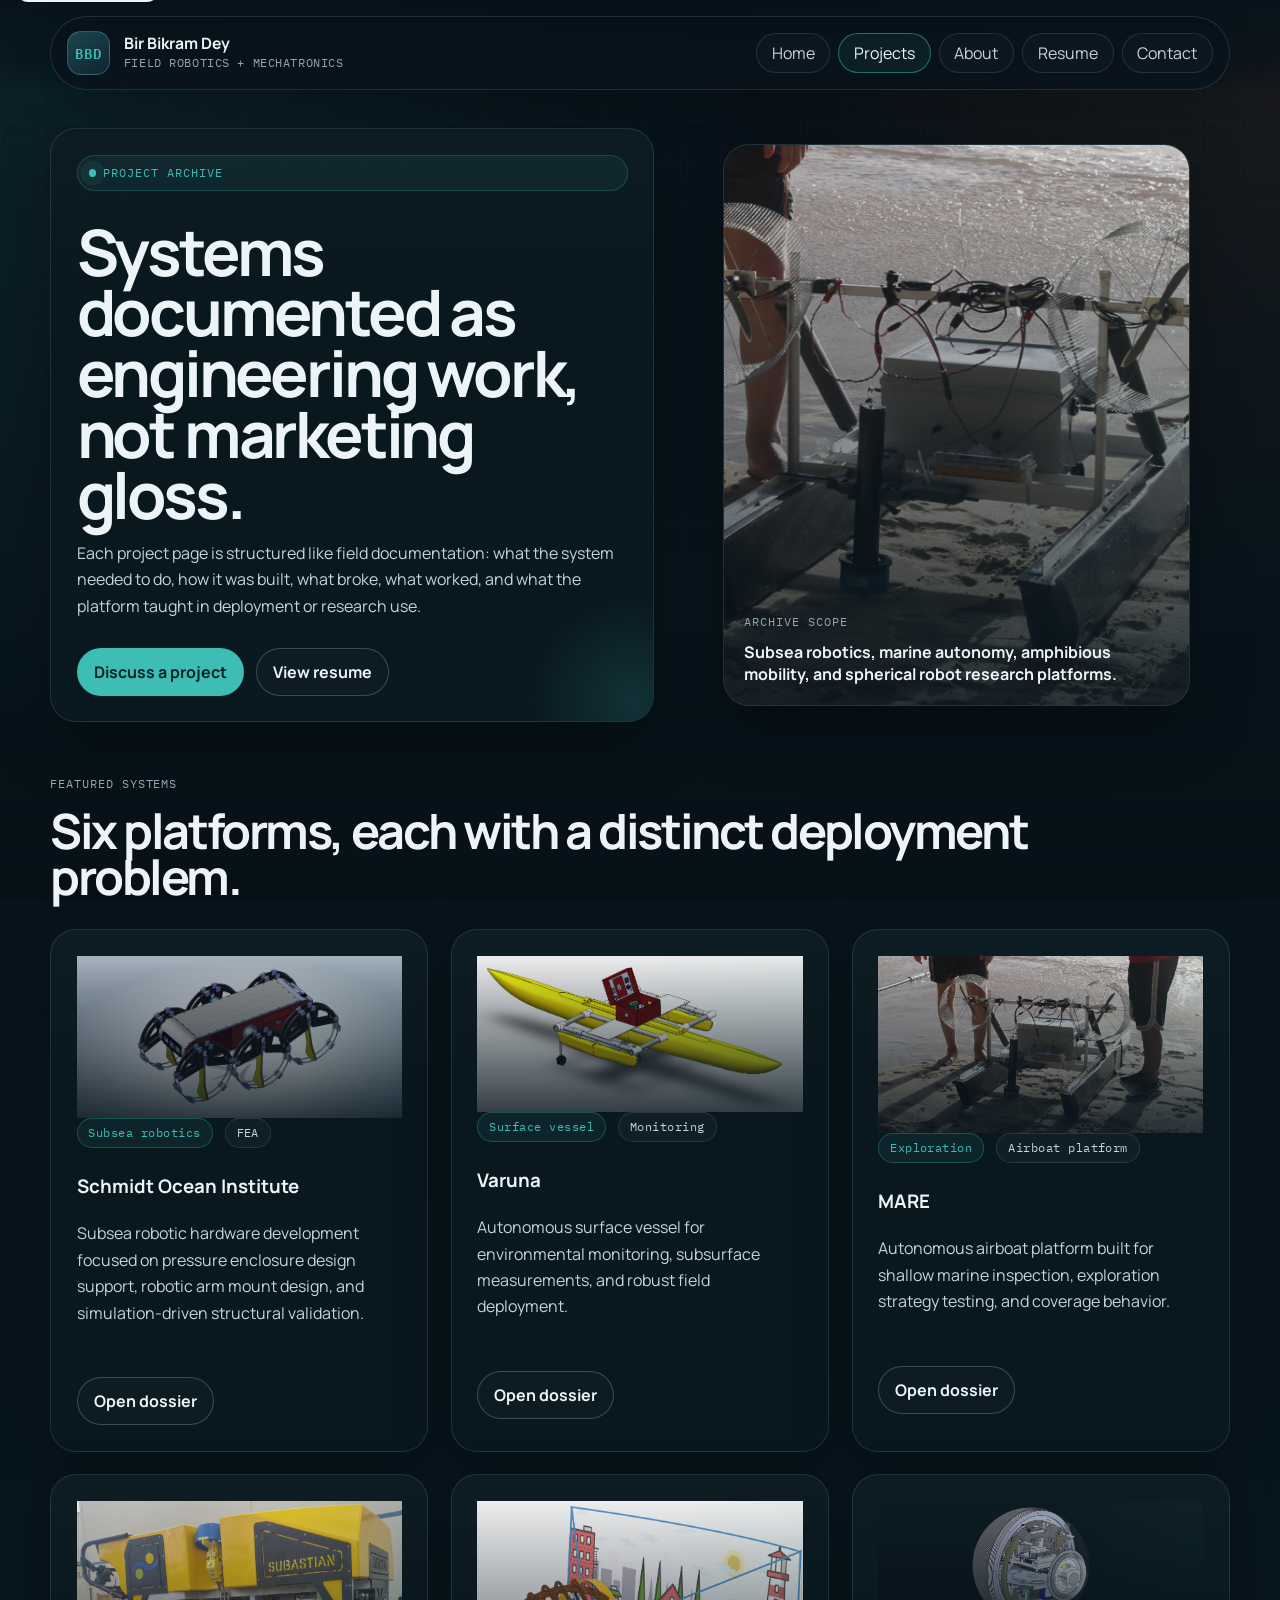
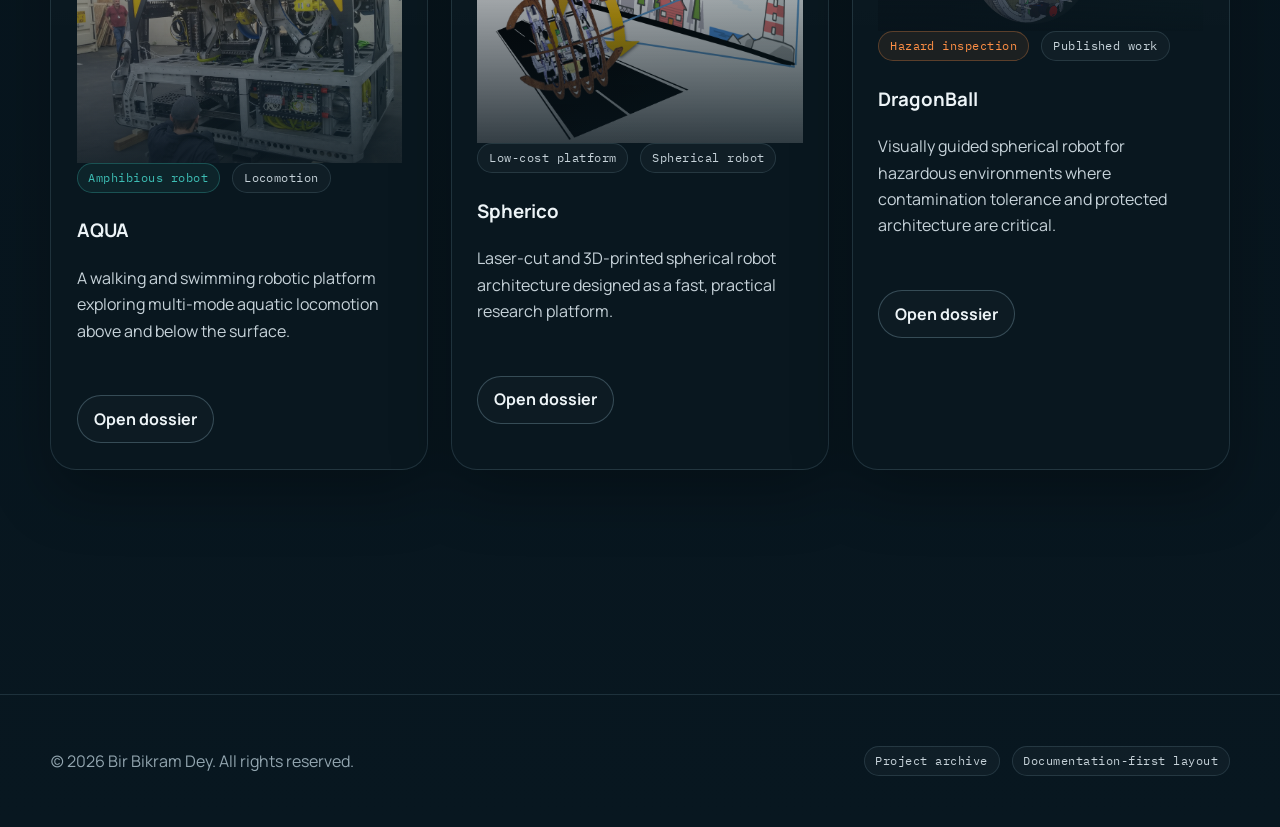
==== commit dd5477be: "SOI" ====
--- a/projects/index.html
+++ b/projects/index.html
@@ -3,7 +3,7 @@
 <head>
   <meta charset="UTF-8" />
   <meta name="viewport" content="width=device-width, initial-scale=1.0" />
-  <meta name="description" content="Project archive for Bir Bikram Dey featuring autonomous surface vessels, amphibious robotics, and spherical robot platforms." />
+  <meta name="description" content="Project archive for Bir Bikram Dey featuring subsea robotics, autonomous surface vessels, amphibious systems, and spherical robot platforms." />
   <title>Projects | Bir Bikram Dey</title>
   <link rel="stylesheet" href="../styles.css" />
 </head>
@@ -12,8 +12,9 @@
   <header class="site-header"><div class="shell nav-shell"><a class="brand" href="../index.html"><span class="brand-mark">BBD</span><span class="brand-copy"><strong>Bir Bikram Dey</strong><span>Field Robotics + Mechatronics</span></span></a><nav class="site-nav" aria-label="Primary"><a href="../index.html">Home</a><a href="index.html" aria-current="page">Projects</a><a href="../about.html">About</a><a href="../resume.html">Resume</a><a href="../contact.html">Contact</a></nav></div></header>
   <main class="page" id="main">
     <div class="shell stack-xl">
-      <section class="hero" data-reveal><div class="hero-copy"><div class="section-heading"><span class="eyebrow">Project archive</span><h1>Systems documented as engineering work, not marketing gloss.</h1><p class="lede">Each project page is structured like field documentation: what the system needed to do, how it was built, what broke, what worked, and what the platform taught in deployment or research use.</p></div><div class="button-row"><a class="button" href="../contact.html">Discuss a project</a><a class="button-secondary" href="../resume.html">View resume</a></div></div><figure class="hero-media"><img src="../media/boat_on_beach.jpg" alt="Marine robotics system prepared for field operations." /><figcaption class="hero-meta"><span class="micro-label">Archive scope</span><strong>Marine autonomy, amphibious mobility, and spherical robot research platforms.</strong></figcaption></figure></section>
-      <section class="section" data-reveal><div class="section-head"><div class="section-heading"><span class="section-kicker">Featured systems</span><h2>Five platforms, each with a distinct deployment problem.</h2></div></div><div class="archive-grid">
+      <section class="hero" data-reveal><div class="hero-copy"><div class="section-heading"><span class="eyebrow">Project archive</span><h1>Systems documented as engineering work, not marketing gloss.</h1><p class="lede">Each project page is structured like field documentation: what the system needed to do, how it was built, what broke, what worked, and what the platform taught in deployment or research use.</p></div><div class="button-row"><a class="button" href="../contact.html">Discuss a project</a><a class="button-secondary" href="../resume.html">View resume</a></div></div><figure class="hero-media"><img src="../media/boat_on_beach.jpg" alt="Marine robotics system prepared for field operations." /><figcaption class="hero-meta"><span class="micro-label">Archive scope</span><strong>Subsea robotics, marine autonomy, amphibious mobility, and spherical robot research platforms.</strong></figcaption></figure></section>
+      <section class="section" data-reveal><div class="section-head"><div class="section-heading"><span class="section-kicker">Featured systems</span><h2>Six platforms, each with a distinct deployment problem.</h2></div></div><div class="archive-grid">
+        <article class="archive-card"><div class="card-image"><img src="../media/Screenshot 2020-10-28 161815.png" alt="Engineering reference image for Schmidt Ocean Institute subsea robotics work." loading="lazy" /></div><div class="card-copy"><div class="stack-md"><div class="tag-row"><span class="tag teal">Subsea robotics</span><span class="tag">FEA</span></div><h3>Schmidt Ocean Institute</h3><p>Subsea robotic hardware development focused on pressure enclosure design support, robotic arm mount design, and simulation-driven structural validation.</p></div><div class="button-row"><a class="button-secondary" href="soi.html">Open dossier</a></div></div></article>
         <article class="archive-card"><div class="card-image"><img src="../media/eddie.png" alt="Varuna autonomous surface vessel." /></div><div class="card-copy"><div class="stack-md"><div class="tag-row"><span class="tag teal">Surface vessel</span><span class="tag">Monitoring</span></div><h3>Varuna</h3><p>Autonomous surface vessel for environmental monitoring, subsurface measurements, and robust field deployment.</p></div><div class="button-row"><a class="button-secondary" href="varuna.html">Open dossier</a></div></div></article>
         <article class="archive-card"><div class="card-image"><img src="../media/boat_on_beach.jpg" alt="MARE marine robotic explorer." loading="lazy" /></div><div class="card-copy"><div class="stack-md"><div class="tag-row"><span class="tag teal">Exploration</span><span class="tag">Airboat platform</span></div><h3>MARE</h3><p>Autonomous airboat platform built for shallow marine inspection, exploration strategy testing, and coverage behavior.</p></div><div class="button-row"><a class="button-secondary" href="mare.html">Open dossier</a></div></div></article>
         <article class="archive-card"><div class="card-image"><img src="../media/20160421_134503_HDR.jpg" alt="AQUA amphibious robotics image." loading="lazy" /></div><div class="card-copy"><div class="stack-md"><div class="tag-row"><span class="tag teal">Amphibious robot</span><span class="tag">Locomotion</span></div><h3>AQUA</h3><p>A walking and swimming robotic platform exploring multi-mode aquatic locomotion above and below the surface.</p></div><div class="button-row"><a class="button-secondary" href="aqua.html">Open dossier</a></div></div></article>
@@ -27,3 +28,5 @@
   <script src="../script.js"></script>
 </body>
 </html>
+
+
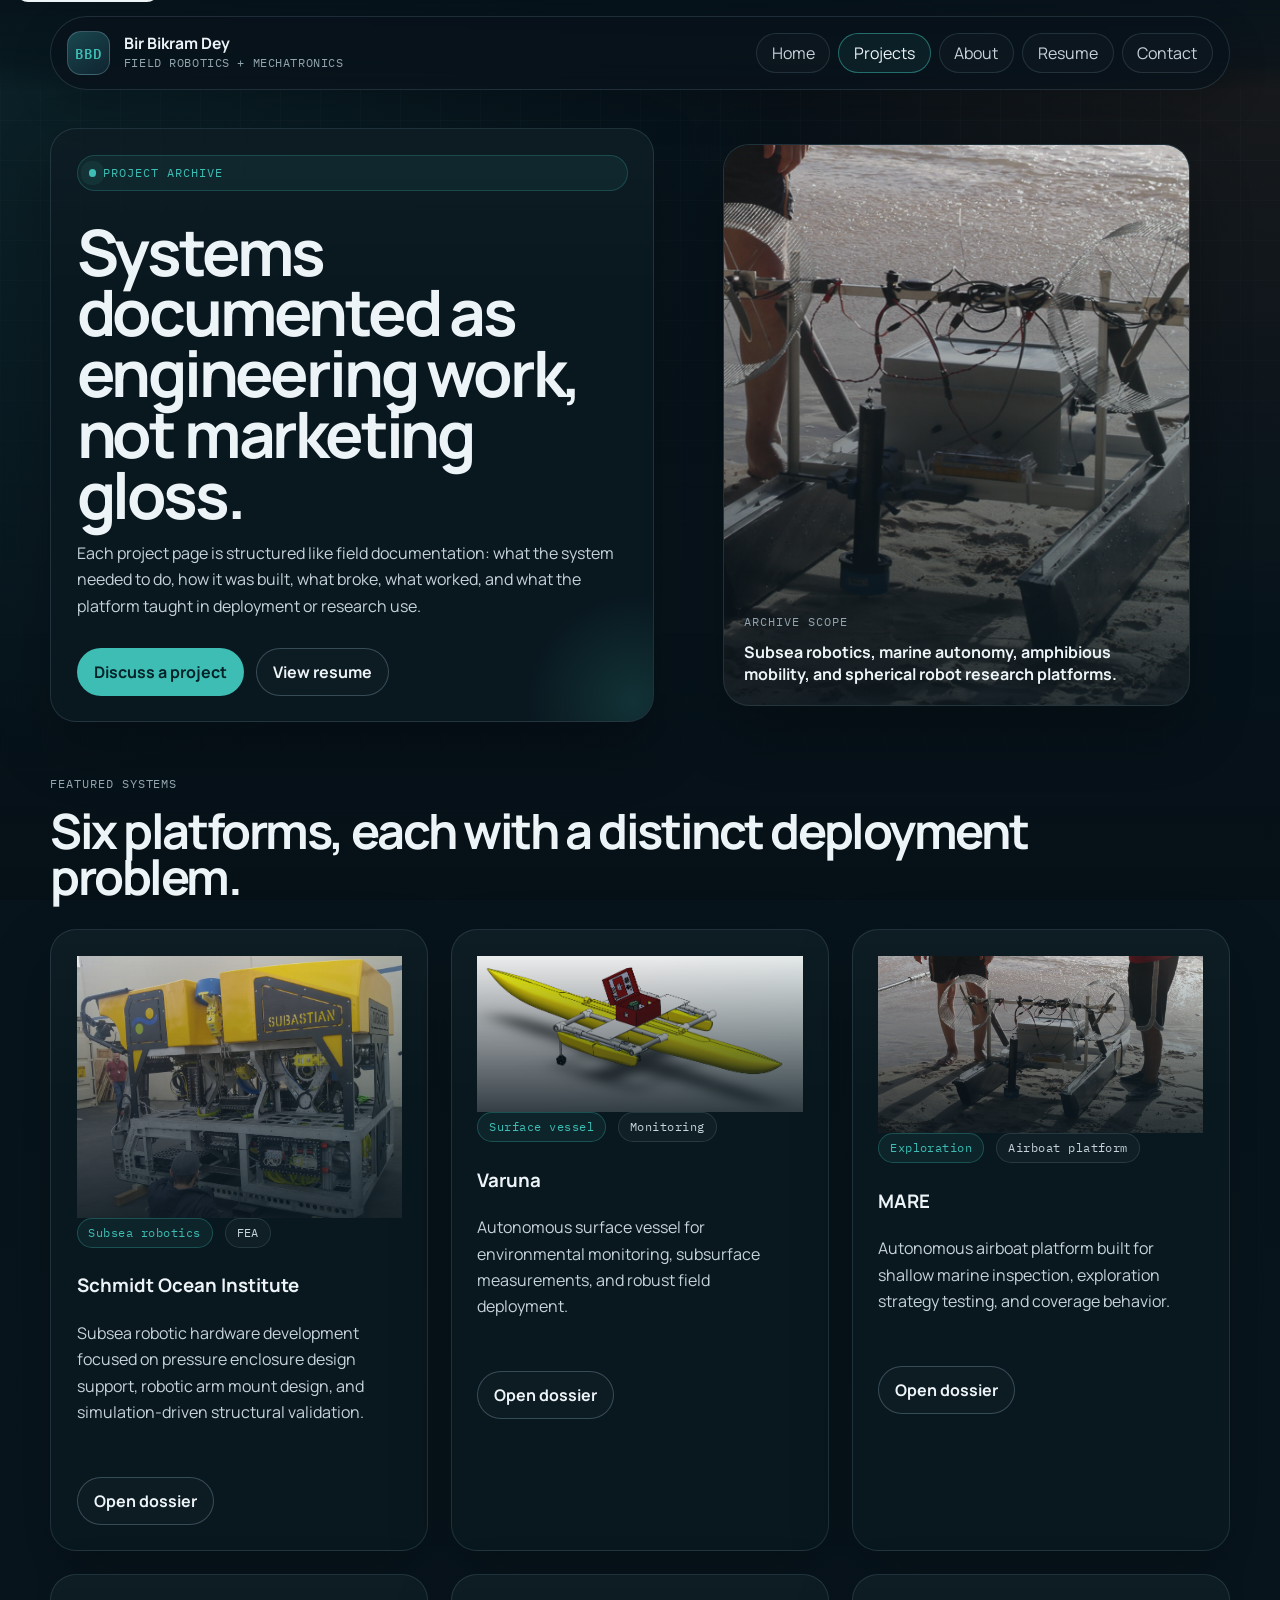
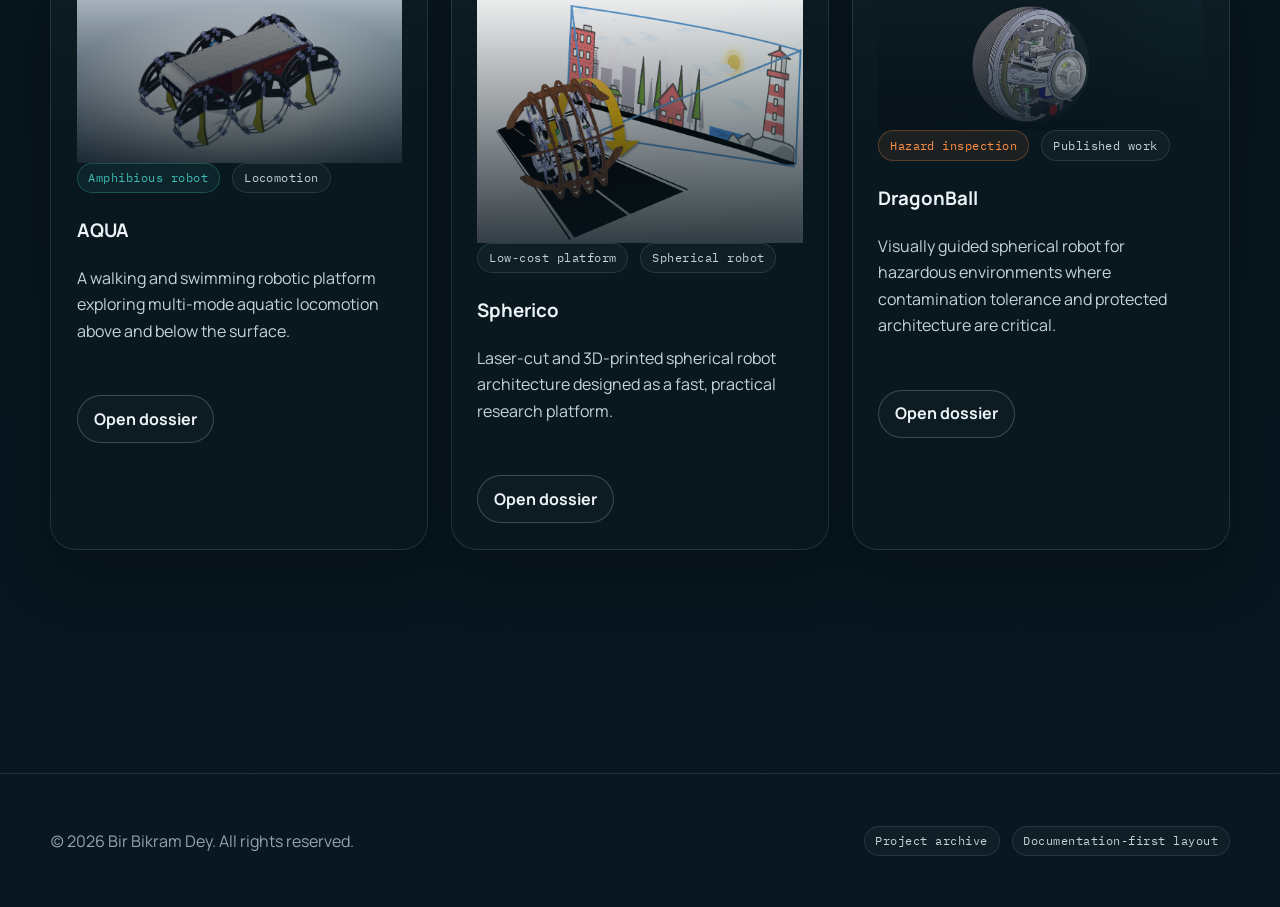
==== commit a44fd5a6: "images fixed" ====
--- a/projects/index.html
+++ b/projects/index.html
@@ -1,4 +1,4 @@
-﻿<!DOCTYPE html>
+<!DOCTYPE html>
 <html lang="en">
 <head>
   <meta charset="UTF-8" />
@@ -14,10 +14,10 @@
     <div class="shell stack-xl">
       <section class="hero" data-reveal><div class="hero-copy"><div class="section-heading"><span class="eyebrow">Project archive</span><h1>Systems documented as engineering work, not marketing gloss.</h1><p class="lede">Each project page is structured like field documentation: what the system needed to do, how it was built, what broke, what worked, and what the platform taught in deployment or research use.</p></div><div class="button-row"><a class="button" href="../contact.html">Discuss a project</a><a class="button-secondary" href="../resume.html">View resume</a></div></div><figure class="hero-media"><img src="../media/boat_on_beach.jpg" alt="Marine robotics system prepared for field operations." /><figcaption class="hero-meta"><span class="micro-label">Archive scope</span><strong>Subsea robotics, marine autonomy, amphibious mobility, and spherical robot research platforms.</strong></figcaption></figure></section>
       <section class="section" data-reveal><div class="section-head"><div class="section-heading"><span class="section-kicker">Featured systems</span><h2>Six platforms, each with a distinct deployment problem.</h2></div></div><div class="archive-grid">
-        <article class="archive-card"><div class="card-image"><img src="../media/Screenshot 2020-10-28 161815.png" alt="Engineering reference image for Schmidt Ocean Institute subsea robotics work." loading="lazy" /></div><div class="card-copy"><div class="stack-md"><div class="tag-row"><span class="tag teal">Subsea robotics</span><span class="tag">FEA</span></div><h3>Schmidt Ocean Institute</h3><p>Subsea robotic hardware development focused on pressure enclosure design support, robotic arm mount design, and simulation-driven structural validation.</p></div><div class="button-row"><a class="button-secondary" href="soi.html">Open dossier</a></div></div></article>
+        <article class="archive-card"><div class="card-image"><img src="../media/SOI-1.jpg" alt="Engineering reference image for Schmidt Ocean Institute subsea robotics work." loading="lazy" /></div><div class="card-copy"><div class="stack-md"><div class="tag-row"><span class="tag teal">Subsea robotics</span><span class="tag">FEA</span></div><h3>Schmidt Ocean Institute</h3><p>Subsea robotic hardware development focused on pressure enclosure design support, robotic arm mount design, and simulation-driven structural validation.</p></div><div class="button-row"><a class="button-secondary" href="soi.html">Open dossier</a></div></div></article>
         <article class="archive-card"><div class="card-image"><img src="../media/eddie.png" alt="Varuna autonomous surface vessel." /></div><div class="card-copy"><div class="stack-md"><div class="tag-row"><span class="tag teal">Surface vessel</span><span class="tag">Monitoring</span></div><h3>Varuna</h3><p>Autonomous surface vessel for environmental monitoring, subsurface measurements, and robust field deployment.</p></div><div class="button-row"><a class="button-secondary" href="varuna.html">Open dossier</a></div></div></article>
         <article class="archive-card"><div class="card-image"><img src="../media/boat_on_beach.jpg" alt="MARE marine robotic explorer." loading="lazy" /></div><div class="card-copy"><div class="stack-md"><div class="tag-row"><span class="tag teal">Exploration</span><span class="tag">Airboat platform</span></div><h3>MARE</h3><p>Autonomous airboat platform built for shallow marine inspection, exploration strategy testing, and coverage behavior.</p></div><div class="button-row"><a class="button-secondary" href="mare.html">Open dossier</a></div></div></article>
-        <article class="archive-card"><div class="card-image"><img src="../media/20160421_134503_HDR.jpg" alt="AQUA amphibious robotics image." loading="lazy" /></div><div class="card-copy"><div class="stack-md"><div class="tag-row"><span class="tag teal">Amphibious robot</span><span class="tag">Locomotion</span></div><h3>AQUA</h3><p>A walking and swimming robotic platform exploring multi-mode aquatic locomotion above and below the surface.</p></div><div class="button-row"><a class="button-secondary" href="aqua.html">Open dossier</a></div></div></article>
+        <article class="archive-card"><div class="card-image"><img src="../media/Aqua-2.png" alt="AQUA amphibious robotics image." loading="lazy" /></div><div class="card-copy"><div class="stack-md"><div class="tag-row"><span class="tag teal">Amphibious robot</span><span class="tag">Locomotion</span></div><h3>AQUA</h3><p>A walking and swimming robotic platform exploring multi-mode aquatic locomotion above and below the surface.</p></div><div class="button-row"><a class="button-secondary" href="aqua.html">Open dossier</a></div></div></article>
         <article class="archive-card"><div class="card-image"><img src="../media/Slam.PNG" alt="Spherico documentation image." loading="lazy" /></div><div class="card-copy"><div class="stack-md"><div class="tag-row"><span class="tag">Low-cost platform</span><span class="tag">Spherical robot</span></div><h3>Spherico</h3><p>Laser-cut and 3D-printed spherical robot architecture designed as a fast, practical research platform.</p></div><div class="button-row"><a class="button-secondary" href="spherico.html">Open dossier</a></div></div></article>
         <article class="archive-card"><div class="card-image"><img src="../media/DragonBall_MK4_new.png" alt="DragonBall spherical robot rendering." loading="lazy" /></div><div class="card-copy"><div class="stack-md"><div class="tag-row"><span class="tag orange">Hazard inspection</span><span class="tag">Published work</span></div><h3>DragonBall</h3><p>Visually guided spherical robot for hazardous environments where contamination tolerance and protected architecture are critical.</p></div><div class="button-row"><a class="button-secondary" href="dragonball.html">Open dossier</a></div></div></article>
       </div></section>
@@ -30,3 +30,4 @@
 </html>
 
 
+
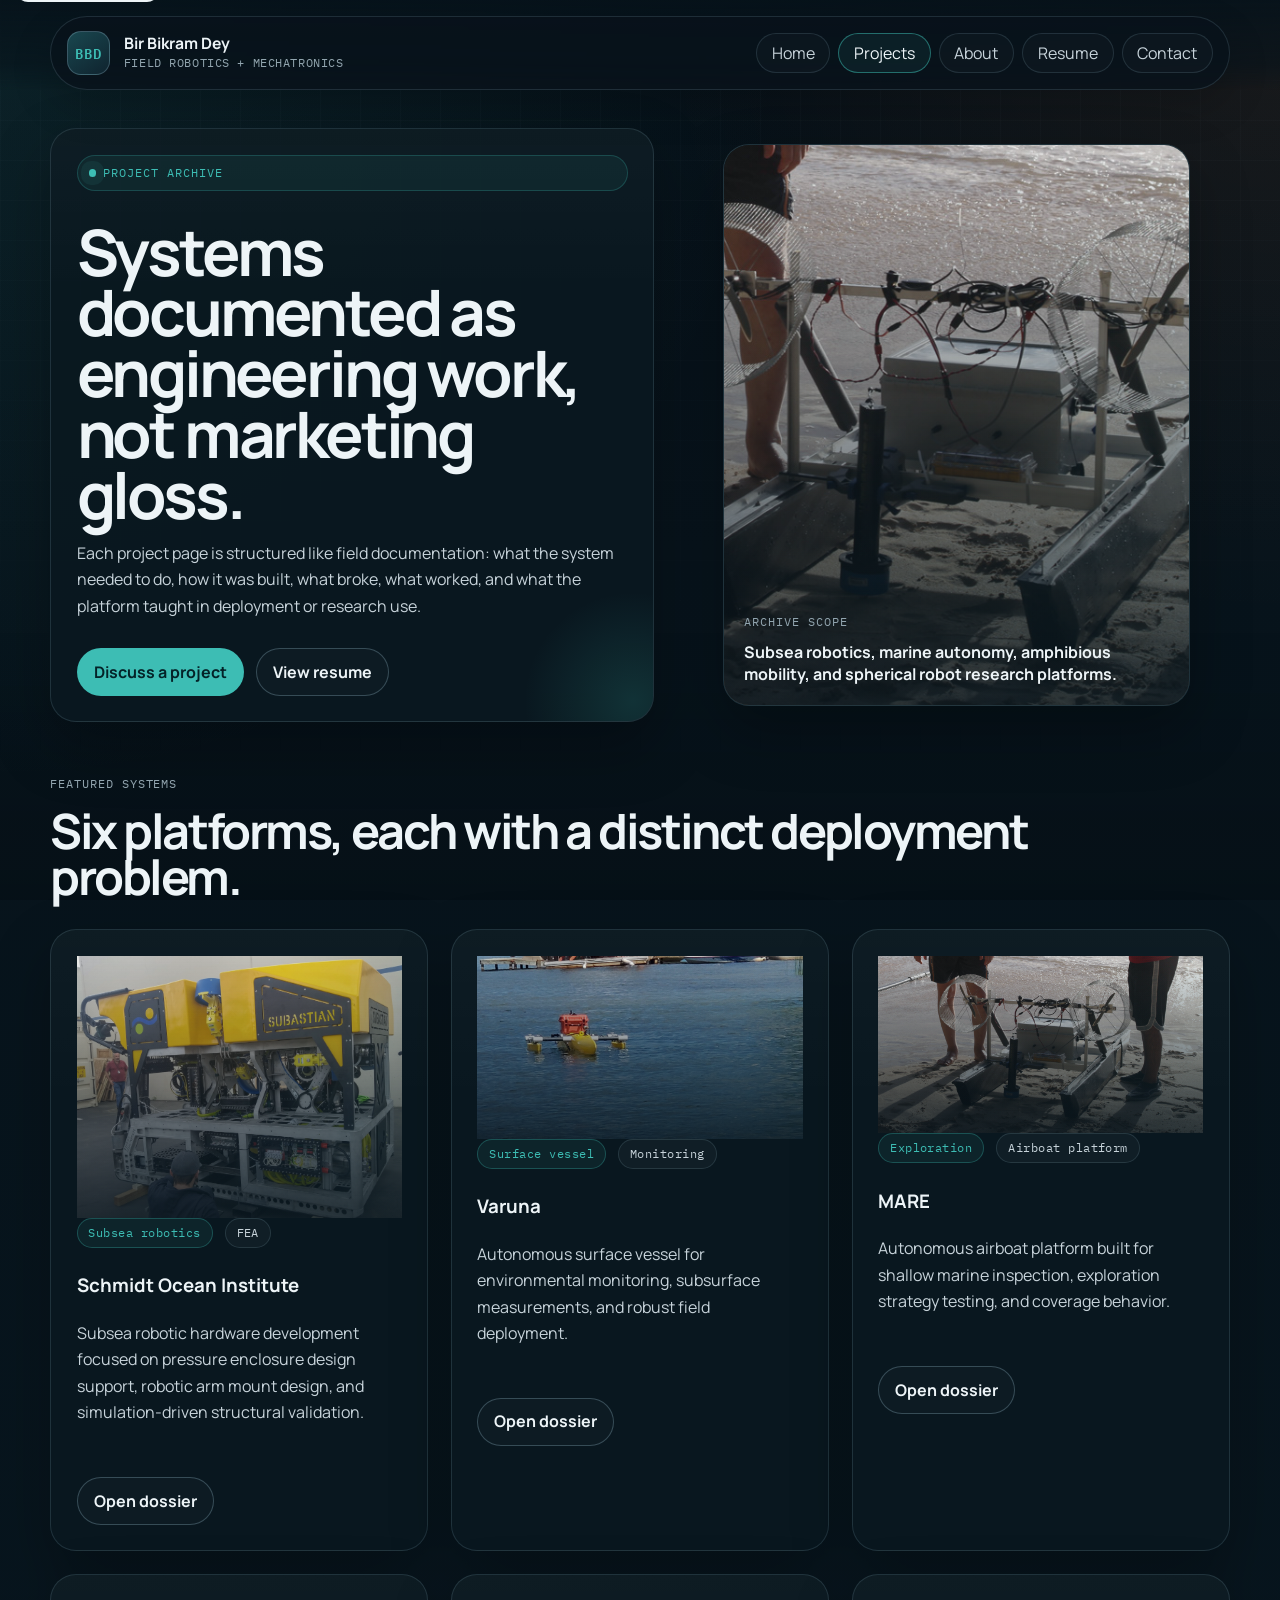
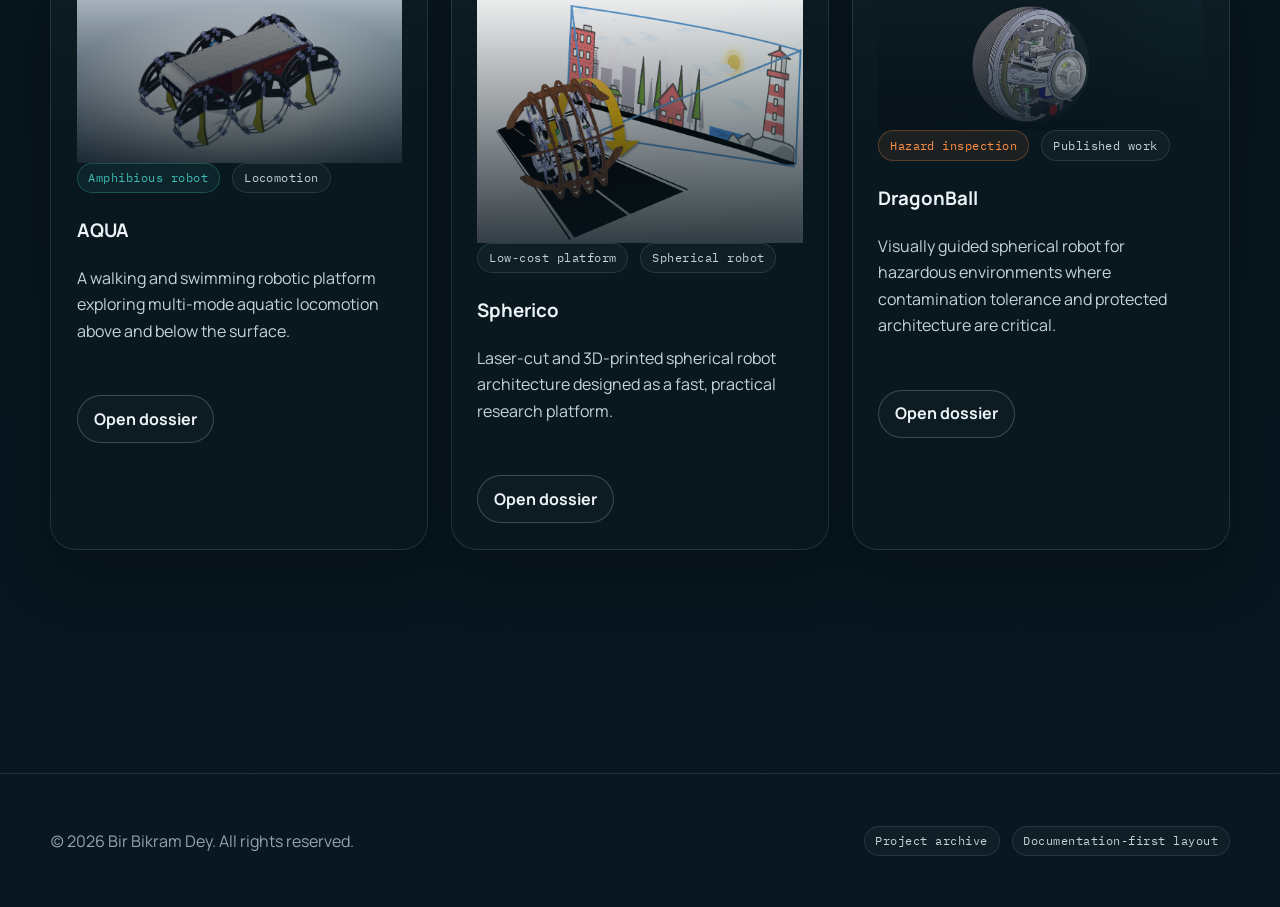
==== commit b9cb3328: "media" ====
--- a/projects/index.html
+++ b/projects/index.html
@@ -15,7 +15,7 @@
       <section class="hero" data-reveal><div class="hero-copy"><div class="section-heading"><span class="eyebrow">Project archive</span><h1>Systems documented as engineering work, not marketing gloss.</h1><p class="lede">Each project page is structured like field documentation: what the system needed to do, how it was built, what broke, what worked, and what the platform taught in deployment or research use.</p></div><div class="button-row"><a class="button" href="../contact.html">Discuss a project</a><a class="button-secondary" href="../resume.html">View resume</a></div></div><figure class="hero-media"><img src="../media/boat_on_beach.jpg" alt="Marine robotics system prepared for field operations." /><figcaption class="hero-meta"><span class="micro-label">Archive scope</span><strong>Subsea robotics, marine autonomy, amphibious mobility, and spherical robot research platforms.</strong></figcaption></figure></section>
       <section class="section" data-reveal><div class="section-head"><div class="section-heading"><span class="section-kicker">Featured systems</span><h2>Six platforms, each with a distinct deployment problem.</h2></div></div><div class="archive-grid">
         <article class="archive-card"><div class="card-image"><img src="../media/SOI-1.jpg" alt="Engineering reference image for Schmidt Ocean Institute subsea robotics work." loading="lazy" /></div><div class="card-copy"><div class="stack-md"><div class="tag-row"><span class="tag teal">Subsea robotics</span><span class="tag">FEA</span></div><h3>Schmidt Ocean Institute</h3><p>Subsea robotic hardware development focused on pressure enclosure design support, robotic arm mount design, and simulation-driven structural validation.</p></div><div class="button-row"><a class="button-secondary" href="soi.html">Open dossier</a></div></div></article>
-        <article class="archive-card"><div class="card-image"><img src="../media/eddie.png" alt="Varuna autonomous surface vessel." /></div><div class="card-copy"><div class="stack-md"><div class="tag-row"><span class="tag teal">Surface vessel</span><span class="tag">Monitoring</span></div><h3>Varuna</h3><p>Autonomous surface vessel for environmental monitoring, subsurface measurements, and robust field deployment.</p></div><div class="button-row"><a class="button-secondary" href="varuna.html">Open dossier</a></div></div></article>
+        <article class="archive-card"><div class="card-image"><img src="../media/Varun_on_water.jpg" alt="Varuna autonomous surface vessel during field deployment." /></div><div class="card-copy"><div class="stack-md"><div class="tag-row"><span class="tag teal">Surface vessel</span><span class="tag">Monitoring</span></div><h3>Varuna</h3><p>Autonomous surface vessel for environmental monitoring, subsurface measurements, and robust field deployment.</p></div><div class="button-row"><a class="button-secondary" href="varuna.html">Open dossier</a></div></div></article>
         <article class="archive-card"><div class="card-image"><img src="../media/boat_on_beach.jpg" alt="MARE marine robotic explorer." loading="lazy" /></div><div class="card-copy"><div class="stack-md"><div class="tag-row"><span class="tag teal">Exploration</span><span class="tag">Airboat platform</span></div><h3>MARE</h3><p>Autonomous airboat platform built for shallow marine inspection, exploration strategy testing, and coverage behavior.</p></div><div class="button-row"><a class="button-secondary" href="mare.html">Open dossier</a></div></div></article>
         <article class="archive-card"><div class="card-image"><img src="../media/Aqua-2.png" alt="AQUA amphibious robotics image." loading="lazy" /></div><div class="card-copy"><div class="stack-md"><div class="tag-row"><span class="tag teal">Amphibious robot</span><span class="tag">Locomotion</span></div><h3>AQUA</h3><p>A walking and swimming robotic platform exploring multi-mode aquatic locomotion above and below the surface.</p></div><div class="button-row"><a class="button-secondary" href="aqua.html">Open dossier</a></div></div></article>
         <article class="archive-card"><div class="card-image"><img src="../media/Slam.PNG" alt="Spherico documentation image." loading="lazy" /></div><div class="card-copy"><div class="stack-md"><div class="tag-row"><span class="tag">Low-cost platform</span><span class="tag">Spherical robot</span></div><h3>Spherico</h3><p>Laser-cut and 3D-printed spherical robot architecture designed as a fast, practical research platform.</p></div><div class="button-row"><a class="button-secondary" href="spherico.html">Open dossier</a></div></div></article>
@@ -31,3 +31,4 @@
 
 
 
+
